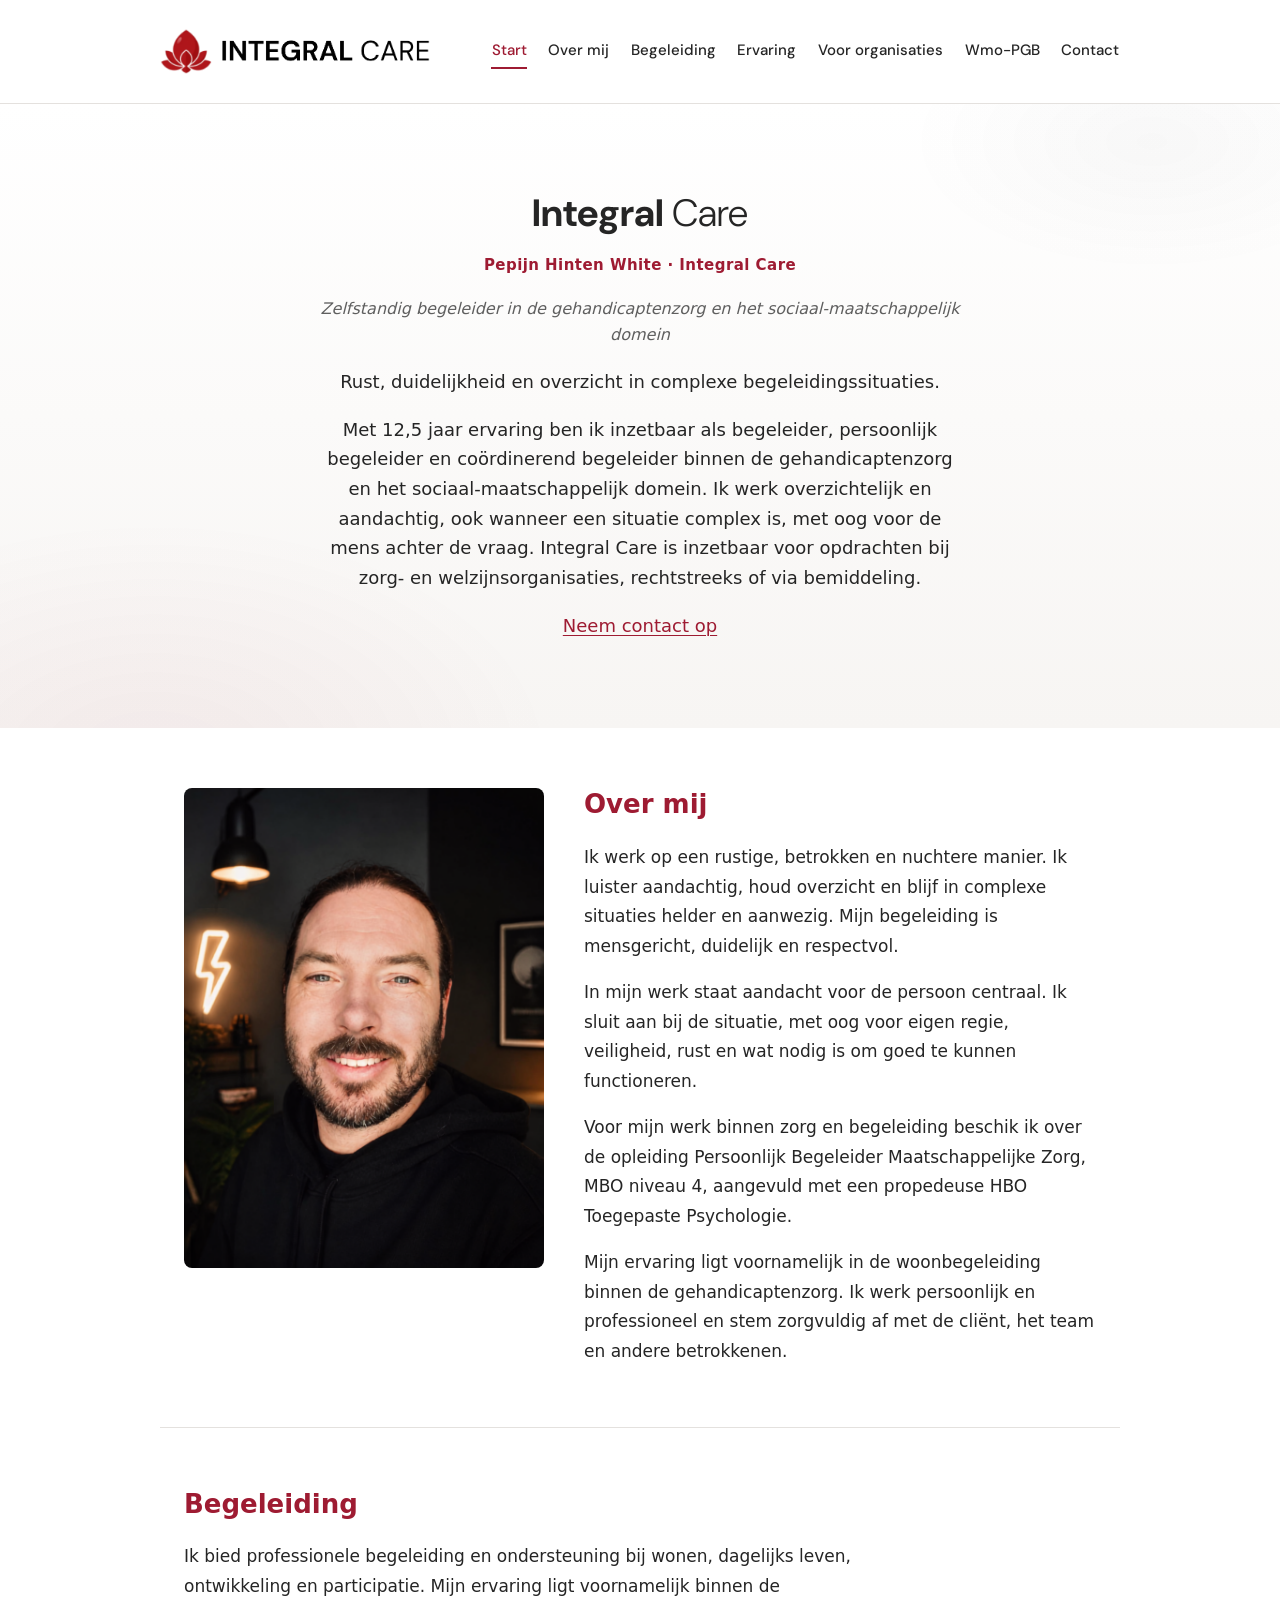
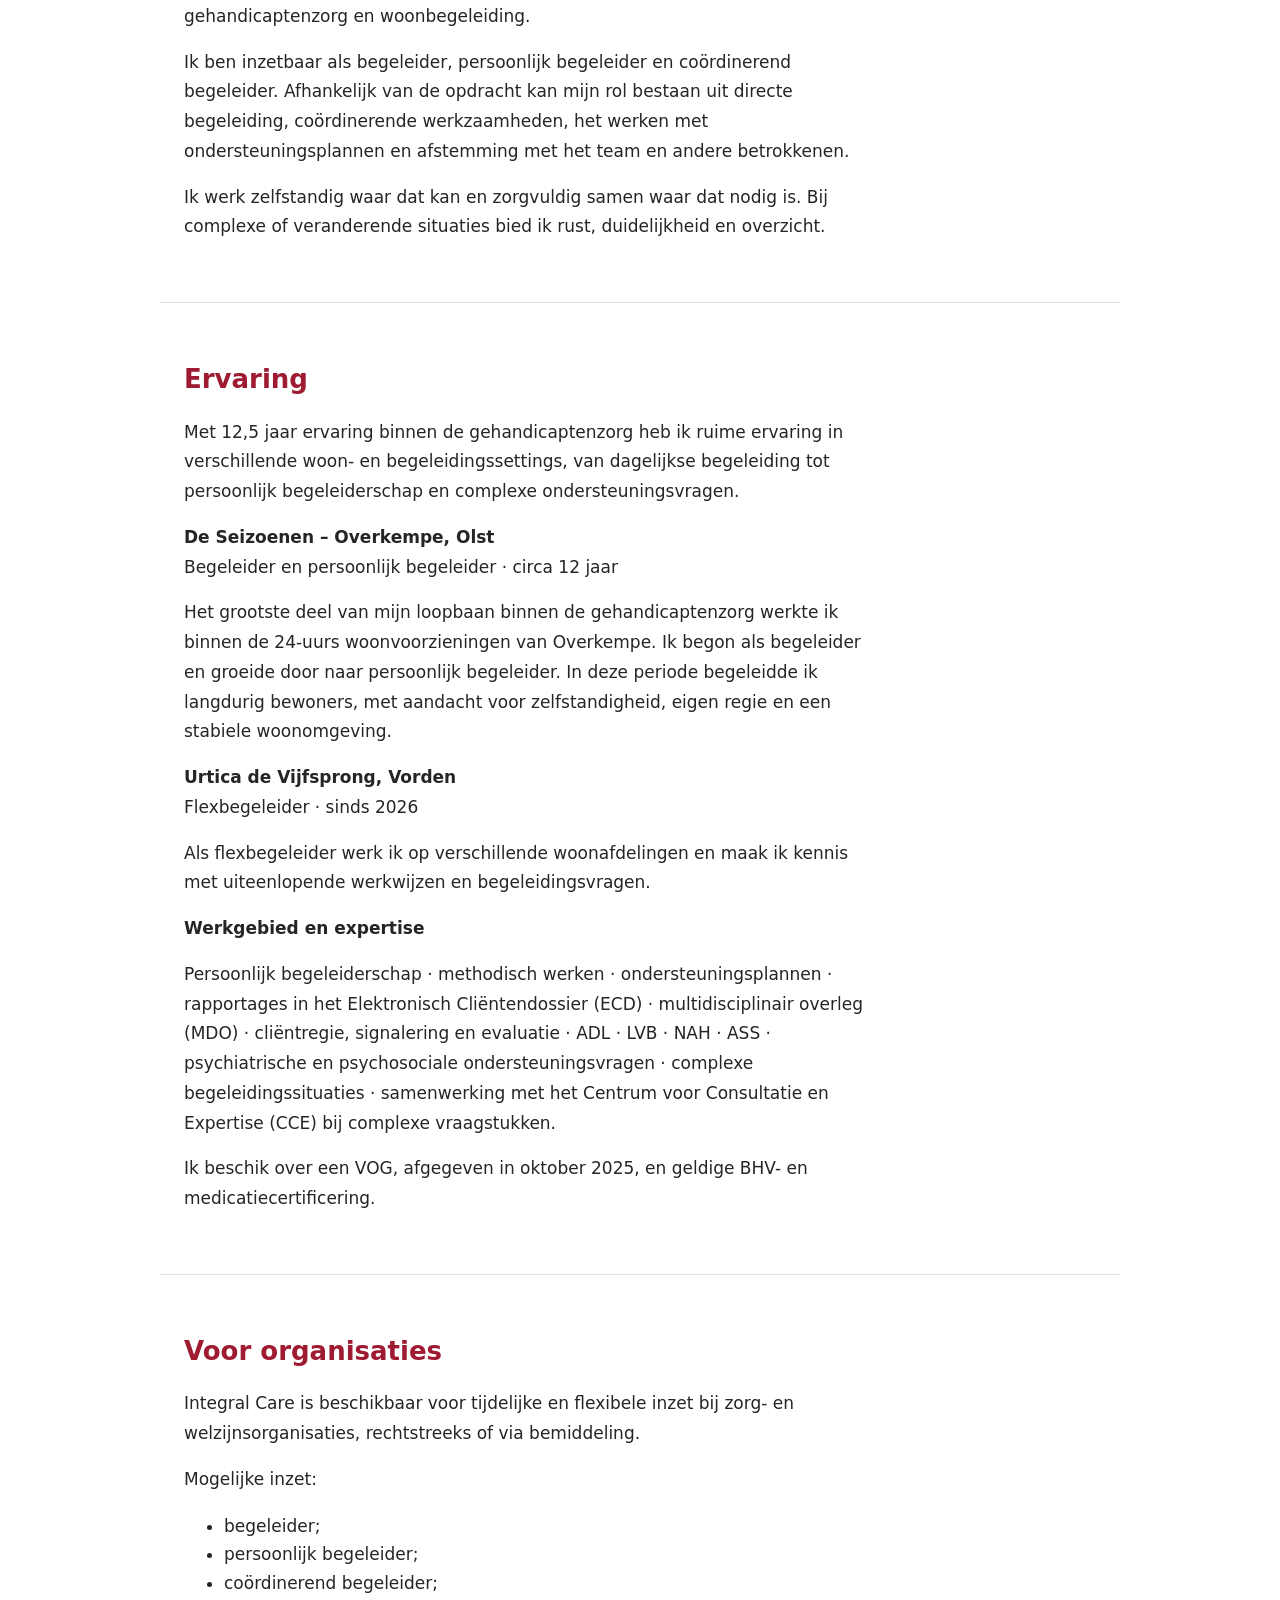
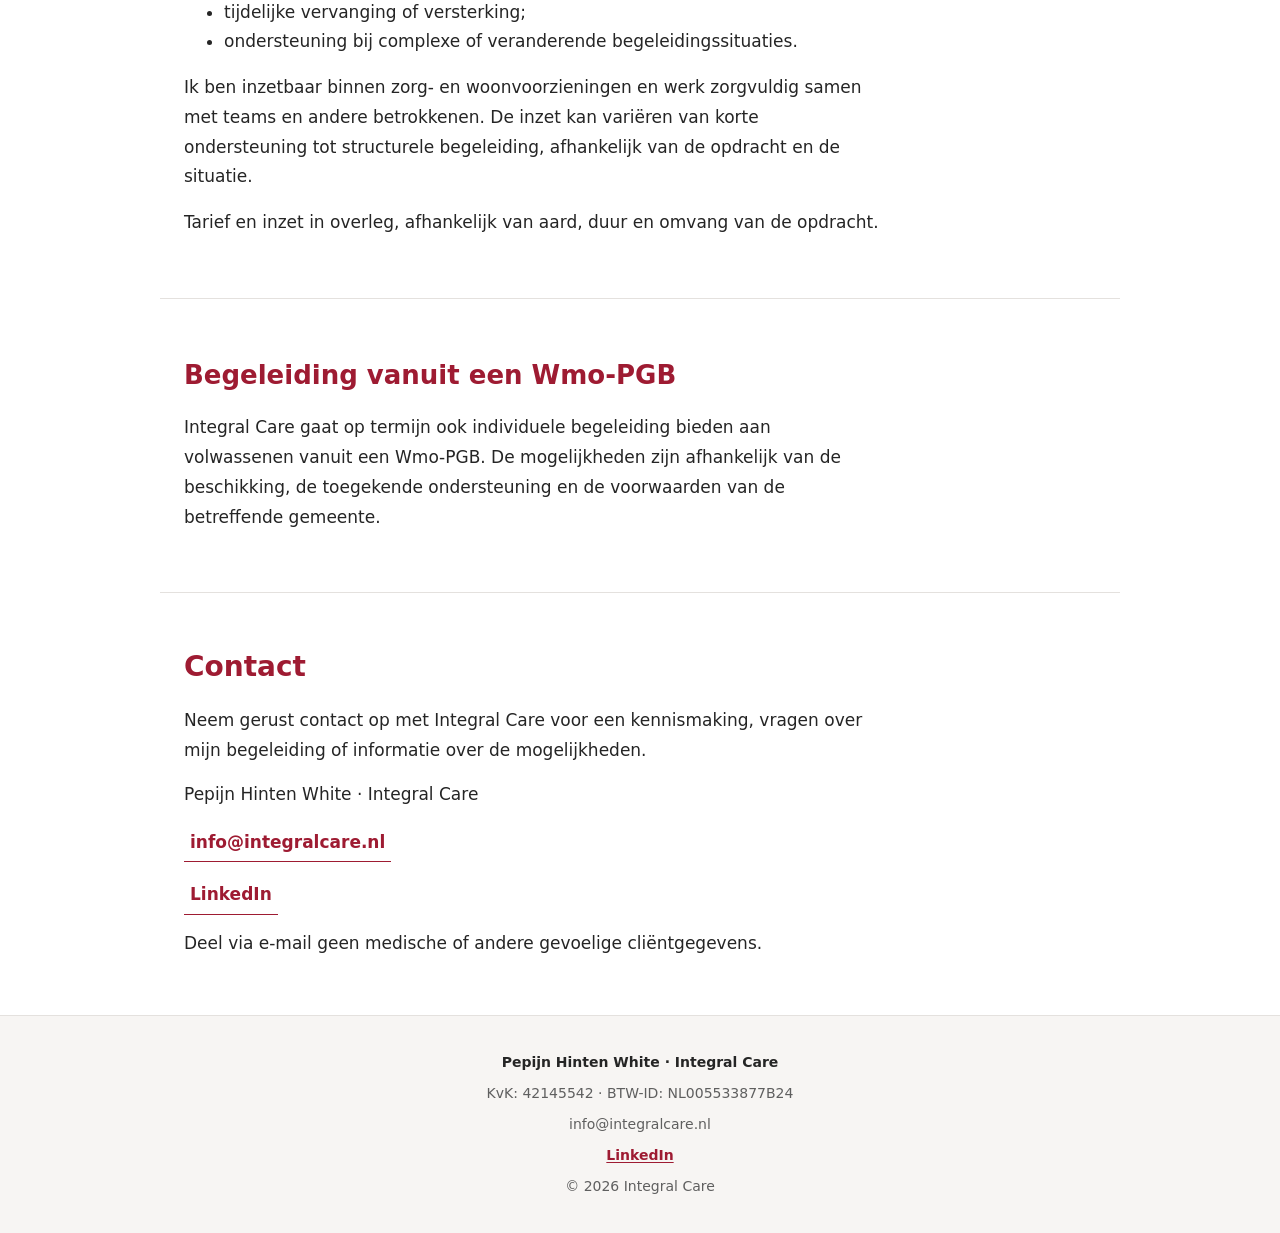
==== index.html @ 1a626a69 "Add business registration details to footer" ====
<!DOCTYPE html>
<html lang="nl">
<head>
  <meta charset="UTF-8">
  <meta name="viewport" content="width=device-width, initial-scale=1.0">
  <meta name="description" content="Integral Care biedt professionele begeleiding en ondersteuning binnen de gehandicaptenzorg en het sociaal-maatschappelijk domein. Beschikbaar voor zorg- en welzijnsorganisaties, rechtstreeks of via bemiddeling.">
  <title>Integral Care | Zelfstandig begeleider in de gehandicaptenzorg</title>
  <link rel="stylesheet" href="style.css">
  <link rel="icon" type="image/png" href="Assets/integral-care-logo-symbol-cropped.png">
</head>
<body>
  <a class="skip-link" href="#main-content">Ga naar de inhoud</a>
  <header>
    <div class="brand">
      <img class="brand-logo" src="Assets/integral-care-logo1-cropped.png" alt="">
      <h1 class="visually-hidden">Integral Care</h1>
    </div>
    <nav>
      <ul>
        <li><a href="#hero">Start</a></li>
        <li><a href="#over-mij">Over mij</a></li>
        <li><a href="#begeleiding">Begeleiding</a></li>
        <li><a href="#ervaring">Ervaring</a></li>
        <li><a href="#organisaties">Voor organisaties</a></li>
        <li><a href="#pgb">Wmo-PGB</a></li>
        <li><a href="#contact">Contact</a></li>
      </ul>
    </nav>
  </header>

  <main id="main-content">
    <section id="hero" class="hero">
      <h2><span class="hero-title-strong">Integral</span> <span class="hero-title-regular">Care</span></h2>
      <p class="hero-byline">Pepijn Hinten White · Integral Care</p>
      <p class="hero-role">Zelfstandig begeleider in de gehandicaptenzorg en het sociaal-maatschappelijk domein</p>
      <p>Rust, duidelijkheid en overzicht in complexe begeleidingssituaties.</p>
      <p>Met 12,5 jaar ervaring ben ik inzetbaar als begeleider, persoonlijk begeleider en coördinerend begeleider binnen de gehandicaptenzorg en het sociaal-maatschappelijk domein. Ik werk overzichtelijk en aandachtig, ook wanneer een situatie complex is, met oog voor de mens achter de vraag. Integral Care is inzetbaar voor opdrachten bij zorg- en welzijnsorganisaties, rechtstreeks of via bemiddeling.</p>
      <p><a href="#contact">Neem contact op</a></p>
    </section>

    <section id="over-mij">
      <div class="about-layout">
        <img class="about-photo" src="Assets/profile-picture-Pepijn1.png" alt="Pepijn Hinten White van Integral Care">
        <div class="about-copy">
          <h2>Over mij</h2>
          <p>Ik werk op een rustige, betrokken en nuchtere manier. Ik luister aandachtig, houd overzicht en blijf in complexe situaties helder en aanwezig. Mijn begeleiding is mensgericht, duidelijk en respectvol.</p>
          <p>In mijn werk staat aandacht voor de persoon centraal. Ik sluit aan bij de situatie, met oog voor eigen regie, veiligheid, rust en wat nodig is om goed te kunnen functioneren.</p>
          <p>Voor mijn werk binnen zorg en begeleiding beschik ik over de opleiding Persoonlijk Begeleider Maatschappelijke Zorg, MBO niveau 4, aangevuld met een propedeuse HBO Toegepaste Psychologie.</p>
          <p>Mijn ervaring ligt voornamelijk in de woonbegeleiding binnen de gehandicaptenzorg. Ik werk persoonlijk en professioneel en stem zorgvuldig af met de cliënt, het team en andere betrokkenen.</p>
        </div>
      </div>
    </section>

    <section id="begeleiding">
      <h2>Begeleiding</h2>
      <p>Ik bied professionele begeleiding en ondersteuning bij wonen, dagelijks leven, ontwikkeling en participatie. Mijn ervaring ligt voornamelijk binnen de gehandicaptenzorg en woonbegeleiding.</p>
      <p>Ik ben inzetbaar als begeleider, persoonlijk begeleider en coördinerend begeleider. Afhankelijk van de opdracht kan mijn rol bestaan uit directe begeleiding, coördinerende werkzaamheden, het werken met ondersteuningsplannen en afstemming met het team en andere betrokkenen.</p>
      <p>Ik werk zelfstandig waar dat kan en zorgvuldig samen waar dat nodig is. Bij complexe of veranderende situaties bied ik rust, duidelijkheid en overzicht.</p>
    </section>

    <section id="ervaring">
      <h2>Ervaring</h2>
      <p>Met 12,5 jaar ervaring binnen de gehandicaptenzorg heb ik ruime ervaring in verschillende woon- en begeleidingssettings, van dagelijkse begeleiding tot persoonlijk begeleiderschap en complexe ondersteuningsvragen.</p>
      <p><strong>De Seizoenen – Overkempe, Olst</strong><br>Begeleider en persoonlijk begeleider · circa 12 jaar</p>
      <p>Het grootste deel van mijn loopbaan binnen de gehandicaptenzorg werkte ik binnen de 24-uurs woonvoorzieningen van Overkempe. Ik begon als begeleider en groeide door naar persoonlijk begeleider. In deze periode begeleidde ik langdurig bewoners, met aandacht voor zelfstandigheid, eigen regie en een stabiele woonomgeving.</p>
      <p><strong>Urtica de Vijfsprong, Vorden</strong><br>Flexbegeleider · sinds 2026</p>
      <p>Als flexbegeleider werk ik op verschillende woonafdelingen en maak ik kennis met uiteenlopende werkwijzen en begeleidingsvragen.</p>
      <p><strong>Werkgebied en expertise</strong></p>
      <p>Persoonlijk begeleiderschap · methodisch werken · ondersteuningsplannen · rapportages in het Elektronisch Cliëntendossier (ECD) · multidisciplinair overleg (MDO) · cliëntregie, signalering en evaluatie · ADL · LVB · NAH · ASS · psychiatrische en psychosociale ondersteuningsvragen · complexe begeleidingssituaties · samenwerking met het Centrum voor Consultatie en Expertise (CCE) bij complexe vraagstukken.</p>
      <p>Ik beschik over een VOG, afgegeven in oktober 2025, en geldige BHV- en medicatiecertificering.</p>
    </section>

    <section id="organisaties">
      <h2>Voor organisaties</h2>
      <p>Integral Care is beschikbaar voor tijdelijke en flexibele inzet bij zorg- en welzijnsorganisaties, rechtstreeks of via bemiddeling.</p>
      <p>Mogelijke inzet:</p>
      <ul>
        <li>begeleider;</li>
        <li>persoonlijk begeleider;</li>
        <li>coördinerend begeleider;</li>
        <li>tijdelijke vervanging of versterking;</li>
        <li>ondersteuning bij complexe of veranderende begeleidingssituaties.</li>
      </ul>
      <p>Ik ben inzetbaar binnen zorg- en woonvoorzieningen en werk zorgvuldig samen met teams en andere betrokkenen. De inzet kan variëren van korte ondersteuning tot structurele begeleiding, afhankelijk van de opdracht en de situatie.</p>
      <p>Tarief en inzet in overleg, afhankelijk van aard, duur en omvang van de opdracht.</p>
    </section>

    <section id="pgb">
      <h2>Begeleiding vanuit een Wmo-PGB</h2>
      <p>Integral Care gaat op termijn ook individuele begeleiding bieden aan volwassenen vanuit een Wmo-PGB. De mogelijkheden zijn afhankelijk van de beschikking, de toegekende ondersteuning en de voorwaarden van de betreffende gemeente.</p>
    </section>

    <section id="contact">
      <h2>Contact</h2>
      <p>Neem gerust contact op met Integral Care voor een kennismaking, vragen over mijn begeleiding of informatie over de mogelijkheden.</p>
      <p>Pepijn Hinten White · Integral Care</p>
      <p><a href="mailto:info@integralcare.nl">info@integralcare.nl</a></p>
      <p><a href="https://www.linkedin.com/in/pepijn-hinten-white/" target="_blank" rel="noopener noreferrer">LinkedIn</a></p>
      <p>Deel via e-mail geen medische of andere gevoelige cliëntgegevens.</p>
    </section>
  </main>

  <footer>
    <p>Pepijn Hinten White · Integral Care</p>
    <p>KvK: 42145542 · BTW-ID: NL005533877B24</p>
    <p>info@integralcare.nl</p>
    <p><a href="https://www.linkedin.com/in/pepijn-hinten-white/" target="_blank" rel="noopener noreferrer">LinkedIn</a></p>
    <p>&copy; 2026 Integral Care</p>
  </footer>

  <script src="script.js"></script>
</body>
</html>
---- style.css ----
@import url("https://fonts.googleapis.com/css2?family=DM+Sans:wght@300;500;600;700&display=swap");

/* Integral Care brand color system */
:root {
  --color-burgundy: #9E1B32;
  --color-anthracite: #252525;
  --color-grey: #5F5F5F;
  --color-offwhite: #F7F5F3;
  --color-white: #FFFFFF;
  --color-divider: #E4E1DE;
  --container-width: 960px;
  --measure: 700px;
}

/* Minimal styling to prove style.css is connected */

/* box-sizing so padding/border don't add to element width */
* {
  box-sizing: border-box;
}

html {
  scroll-behavior: smooth;
  overflow-x: clip;
}

body {
  font-family: system-ui, -apple-system, BlinkMacSystemFont, "Segoe UI", sans-serif;
  font-size: 1.0625rem;
  margin: 0;
  padding: 0;
  background-color: var(--color-white);
  color: var(--color-anthracite);
  line-height: 1.7;
  overflow-x: clip;
}

.skip-link {
  position: absolute;
  top: -4rem;
  left: 1rem;
  z-index: 1;
  max-width: calc(100% - 2rem);
  padding: 0.5rem 0.75rem;
  background-color: var(--color-offwhite);
  color: var(--color-burgundy);
  text-decoration: none;
}

.skip-link:focus-visible {
  top: 1rem;
  outline: 2px solid var(--color-burgundy);
  outline-offset: 3px;
  text-decoration: underline;
}

/* Main content stays within a centered, readable width. */
main section {
  width: 100%;
  max-width: var(--container-width);
  margin: 0 auto;
  padding: 3.75rem 1.5rem;
}

main section:not(.hero) h2 {
  color: var(--color-burgundy);
  font-size: 1.625rem;
  line-height: 1.25;
  margin: 0 0 1.375rem;
}

main section p {
  max-width: var(--measure);
  margin: 0;
  line-height: 1.75;
}

main section p + p {
  margin-top: 1rem;
}

.about-layout {
  display: grid;
  grid-template-columns: minmax(0, 360px) minmax(0, 1fr);
  gap: 2.5rem;
  align-items: start;
}

.about-photo {
  width: 100%;
  max-width: 360px;
  aspect-ratio: 3 / 4;
  object-fit: cover;
  border-radius: 0.5rem;
}

.about-copy h2 {
  margin-top: 0;
}

/* Flex row: title and nav side by side, wrapping to stacked on narrow screens */
header {
  background-color: var(--color-white);
  border-bottom: 1px solid var(--color-divider);
  color: var(--color-anthracite);
  display: flex;
  flex-wrap: wrap;
  justify-content: space-between;
  align-items: center;
  gap: 0.75rem;
  padding: 1.75rem max(1.5rem, calc((100% - var(--container-width)) / 2));
}

.brand {
  display: flex;
  align-items: center;
  gap: 0.5rem;
}

.brand-logo {
  width: 270px;
  height: auto;
  flex-shrink: 0;
}

.visually-hidden {
  position: absolute;
  width: 1px;
  height: 1px;
  margin: -1px;
  padding: 0;
  overflow: hidden;
  clip: rect(0, 0, 0, 0);
  white-space: nowrap;
  border: 0;
}

nav ul {
  list-style: none;
  display: flex;
  flex-wrap: wrap;
  justify-content: flex-end;
  align-items: center;
  gap: 0.5rem 1.25rem;
  padding: 0;
  margin: 0;
}

nav a {
  color: var(--color-anthracite);
  display: block;
  font-family: "DM Sans", sans-serif;
  font-weight: 500;
  font-size: 0.9375rem;
  line-height: 1.4;
  padding: 0.4rem 0.05rem;
  border-bottom: 2px solid transparent;
  text-decoration: none;
}

nav a.active {
  color: var(--color-burgundy);
  border-bottom-color: var(--color-burgundy);
}

nav a:hover {
  color: var(--color-burgundy);
  border-bottom-color: var(--color-burgundy);
}

nav a:focus-visible {
  outline: 2px solid var(--color-burgundy);
  outline-offset: 3px;
  color: var(--color-burgundy);
  border-bottom-color: var(--color-burgundy);
}

/* Headings scale down from h1 to h2 to keep hierarchy clear */
h1 {
  font-size: 1.625rem;
  font-weight: 600;
  line-height: 1.2;
  margin: 0;
}

.brand h1 {
  font-family: "DM Sans", sans-serif;
  color: var(--color-anthracite);
}

h2 {
  font-size: 1.5rem;
  font-weight: 600;
  line-height: 1.3;
  margin-top: 0;
}

/* Center and distinguish the introductory section. Whitespace and typography carry it, not a boxed background. */
.hero {
  position: relative;
  isolation: isolate;
  display: flex;
  flex-direction: column;
  align-items: center;
  justify-content: center;
  gap: 1.125rem;
  padding-top: 5.5rem;
  padding-bottom: 5.5rem;
  background-color: var(--color-white);
  text-align: center;
}

/* Full-bleed decorative layer: spans the viewport width behind the still-centered content, so the artwork never reads as a boxed panel. */
.hero::before,
.hero::after {
  content: "";
  position: absolute;
  top: 0;
  left: 50%;
  width: 100vw;
  height: 100%;
  transform: translateX(-50%);
  z-index: -1;
  pointer-events: none;
}

/* Subtle organic wash: warm off-white base, a soft burgundy-tinted bloom from the lower-left, a faint neutral shadow near the upper-right. */
.hero::before {
  background:
    radial-gradient(ellipse 45% 55% at 12% 105%, rgba(158, 27, 50, 0.05), rgba(158, 27, 50, 0.02) 45%, transparent 70%),
    radial-gradient(ellipse 32% 35% at 90% 6%, rgba(37, 37, 37, 0.03), transparent 60%),
    linear-gradient(180deg, #FFFFFF 0%, var(--color-offwhite) 100%);
}

/* Soft flowing lines, deliberately uneven in curvature and position so they read as organic rather than parallel, kept low in the bottom quarter. */
.hero::after {
  background:
    radial-gradient(ellipse 90% 40% at 20% 128%, transparent 67%, rgba(158, 27, 50, 0.10) 67.6%, rgba(158, 27, 50, 0.10) 68.1%, transparent 68.9%),
    radial-gradient(ellipse 115% 62% at 66% 148%, transparent 70%, rgba(95, 95, 95, 0.07) 70.6%, rgba(95, 95, 95, 0.07) 71.1%, transparent 72%),
    radial-gradient(ellipse 75% 48% at 46% 137%, transparent 72%, rgba(95, 95, 95, 0.045) 72.6%, rgba(95, 95, 95, 0.045) 73%, transparent 73.8%);
}

.hero h2 {
  color: var(--color-anthracite);
  font-family: "DM Sans", sans-serif;
  font-size: 2.375rem;
  line-height: 1.15;
  margin: 0;
}

.hero-title-strong {
  font-weight: 700;
}

.hero-title-regular {
  font-weight: 300;
}

.hero p {
  max-width: 640px;
  margin: 0;
  font-size: 1.125rem;
  line-height: 1.65;
}

.hero p.hero-byline {
  margin: 0;
  font-size: 0.9375rem;
  font-weight: 600;
  letter-spacing: 0.03em;
  color: var(--color-burgundy);
}

.hero-byline + p {
  margin-top: 0.5rem;
}

.hero p.hero-role {
  font-size: 1rem;
  font-style: italic;
  color: var(--color-grey);
}

.hero-byline + .hero-role {
  margin-top: 0;
}

/* Every section after the hero gets a divider to separate content */
main section + section {
  border-top: 1px solid var(--color-divider);
}

main section.hero + section {
  border-top: 0;
}

#contact {
  padding-top: 3.5rem;
  padding-bottom: 3.5rem;
}

#contact h2 {
  font-size: 1.75rem;
}

#contact p + p {
  margin-top: 0.875rem;
}

#contact a {
  display: inline-block;
  padding: 0.25rem 0.375rem;
  font-weight: 600;
  text-decoration: none;
  border-bottom: 1px solid var(--color-burgundy);
}

#contact a:hover {
  text-decoration: underline;
}

a {
  color: var(--color-burgundy);
  text-decoration-thickness: 1px;
  text-underline-offset: 0.15em;
}

a:hover {
  text-decoration-thickness: 2px;
}

a:focus-visible {
  outline: 2px solid var(--color-burgundy);
  outline-offset: 3px;
}

footer {
  text-align: center;
  background-color: var(--color-offwhite);
  border-top: 1px solid var(--color-divider);
  color: var(--color-anthracite);
  font-size: 0.875rem;
  padding: 2.25rem max(1.5rem, calc((100% - var(--container-width)) / 2));
}

footer p {
  line-height: 1.5;
  margin: 0;
  color: var(--color-grey);
}

footer p:first-child {
  color: var(--color-anthracite);
  font-weight: 600;
}

footer p + p {
  margin-top: 0.625rem;
}

footer a {
  color: var(--color-burgundy);
  font-weight: 600;
  text-decoration: underline;
}

footer a:focus-visible {
  outline: 2px solid var(--color-burgundy);
  outline-offset: 3px;
}

/* Basic mobile responsiveness for narrow screens */
@media (max-width: 600px) {
  nav {
    width: 100%;
  }

  nav ul {
    flex-direction: column;
    align-items: stretch;
    gap: 0.5rem;
  }

  nav a {
    padding: 0.625rem 0.75rem;
  }

  .hero {
    padding-top: 3.5rem;
    padding-bottom: 3.5rem;
  }

  /* Simplify the decorative wash on narrow screens: drop the flowing lines and the upper-right shadow, keep only the soft blush bloom. */
  .hero::after {
    display: none;
  }

  .hero::before {
    background:
      radial-gradient(ellipse 65% 45% at 15% 108%, rgba(158, 27, 50, 0.045), rgba(158, 27, 50, 0.02) 45%, transparent 68%),
      linear-gradient(180deg, #FFFFFF 0%, var(--color-offwhite) 100%);
  }

  .hero h2 {
    font-size: 1.875rem;
  }

  .about-layout {
    grid-template-columns: 1fr;
    gap: 1.5rem;
  }

  .about-photo {
    width: min(100%, 240px);
    justify-self: center;
  }

  h1 {
    font-size: 1.5rem;
  }

  .brand-logo {
    width: 200px;
    height: auto;
  }

  h2 {
    font-size: 1.25rem;
  }
}

@media (min-width: 601px) and (max-width: 767px) {
  header {
    flex-direction: column;
    align-items: stretch;
  }

  nav {
    width: 100%;
  }
}

@media (prefers-reduced-motion: reduce) {
  html {
    scroll-behavior: auto;
  }
}
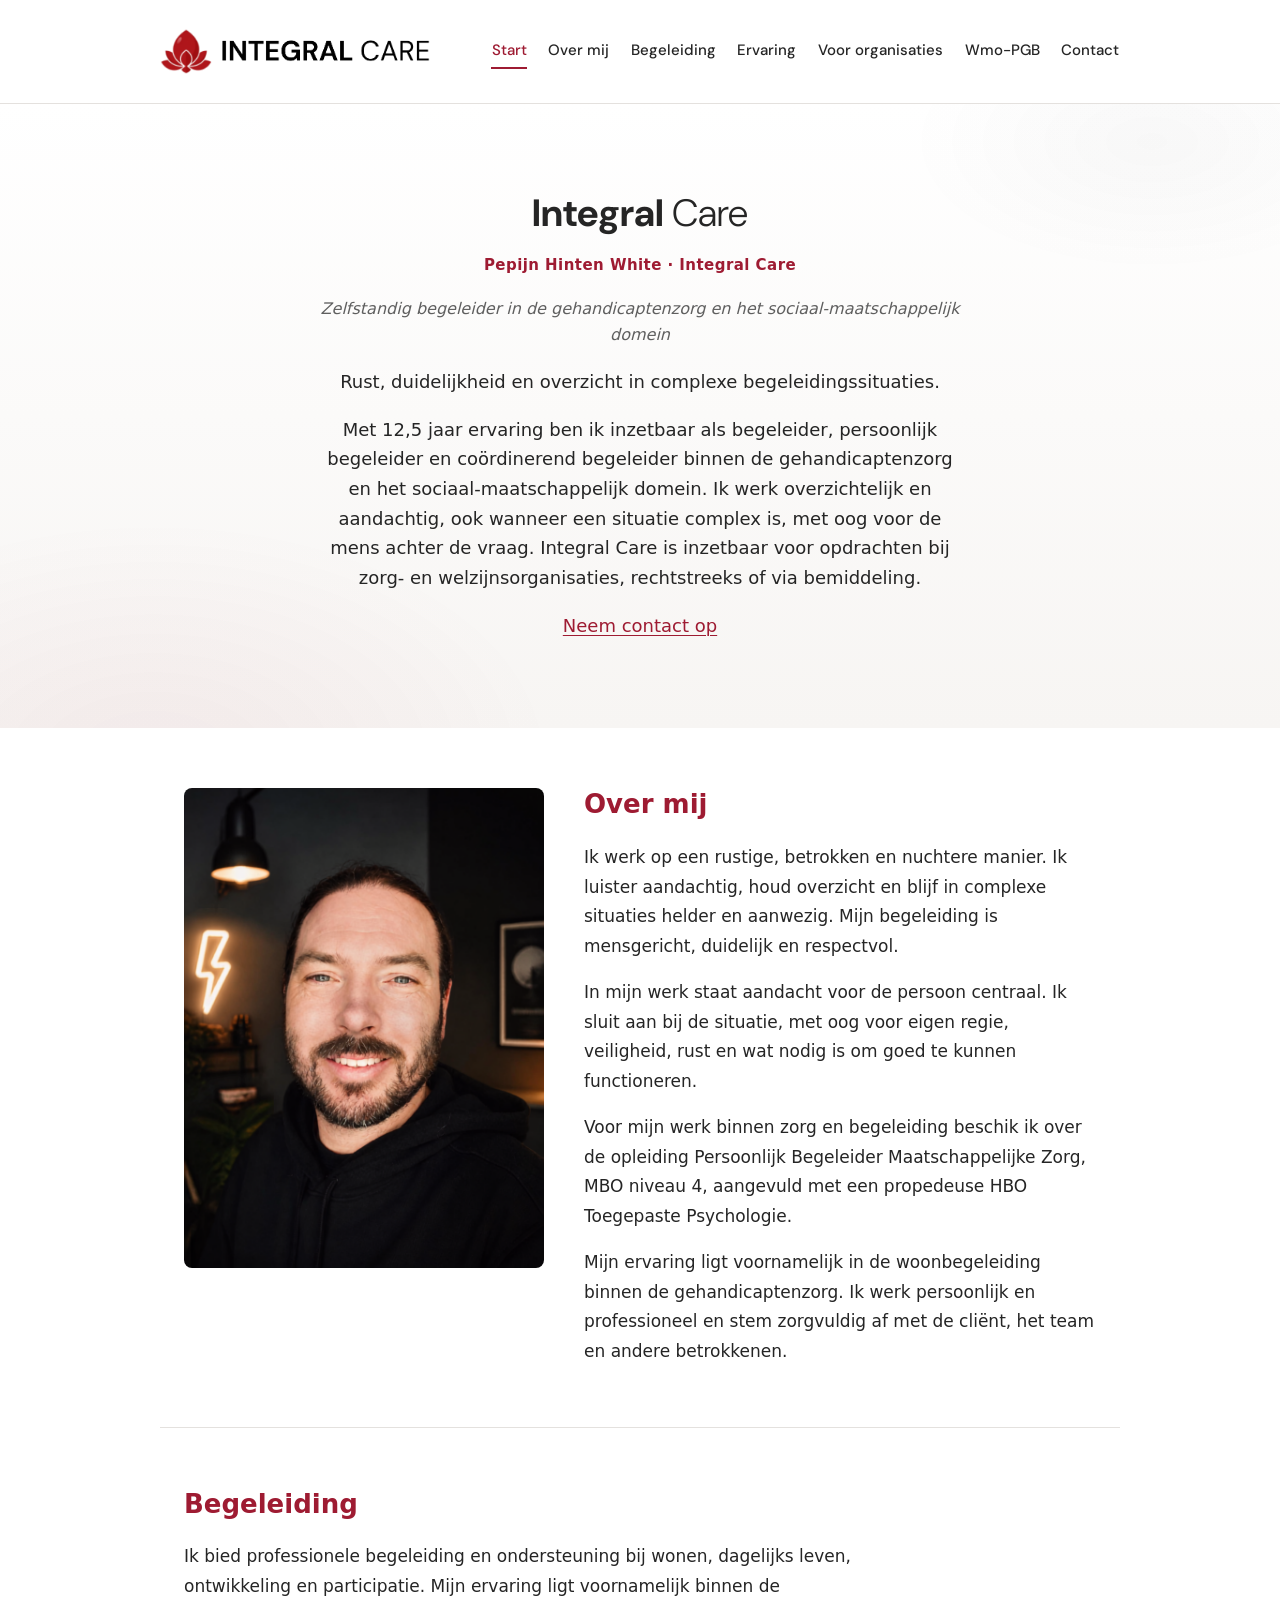
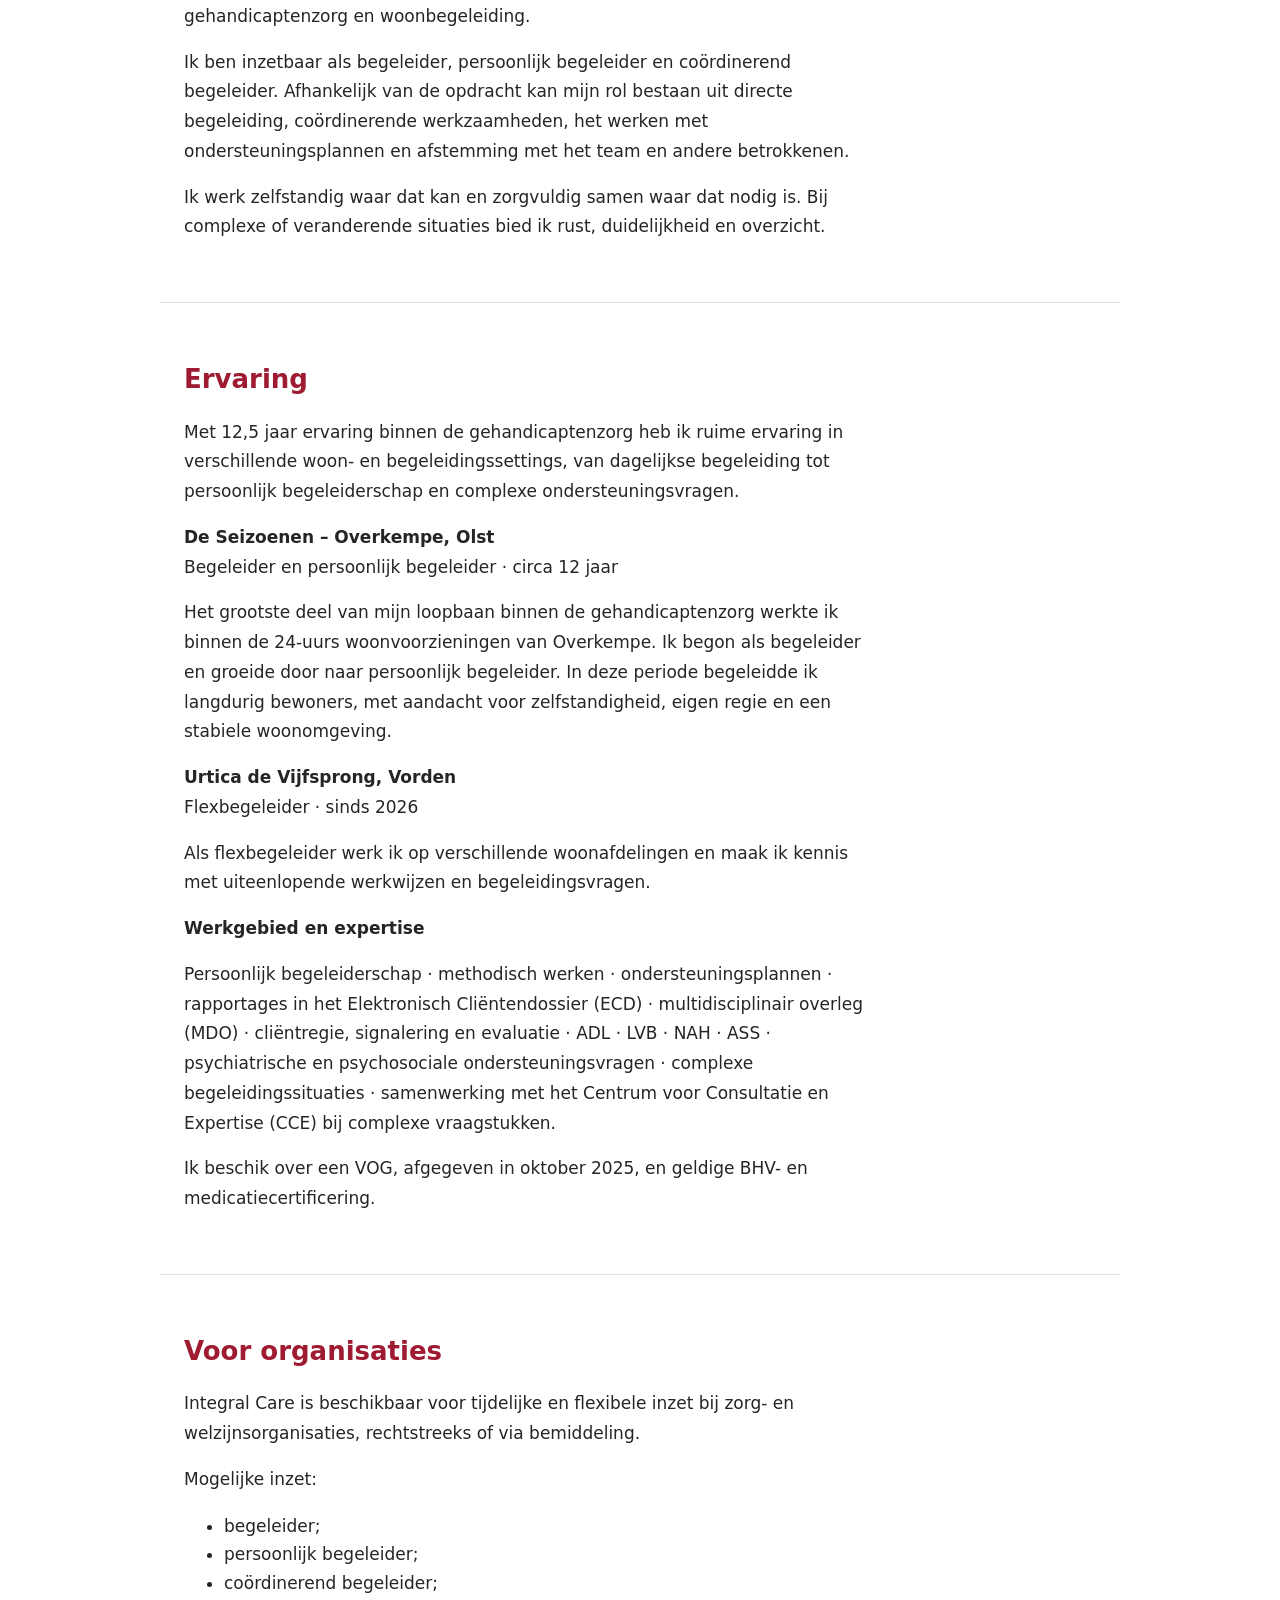
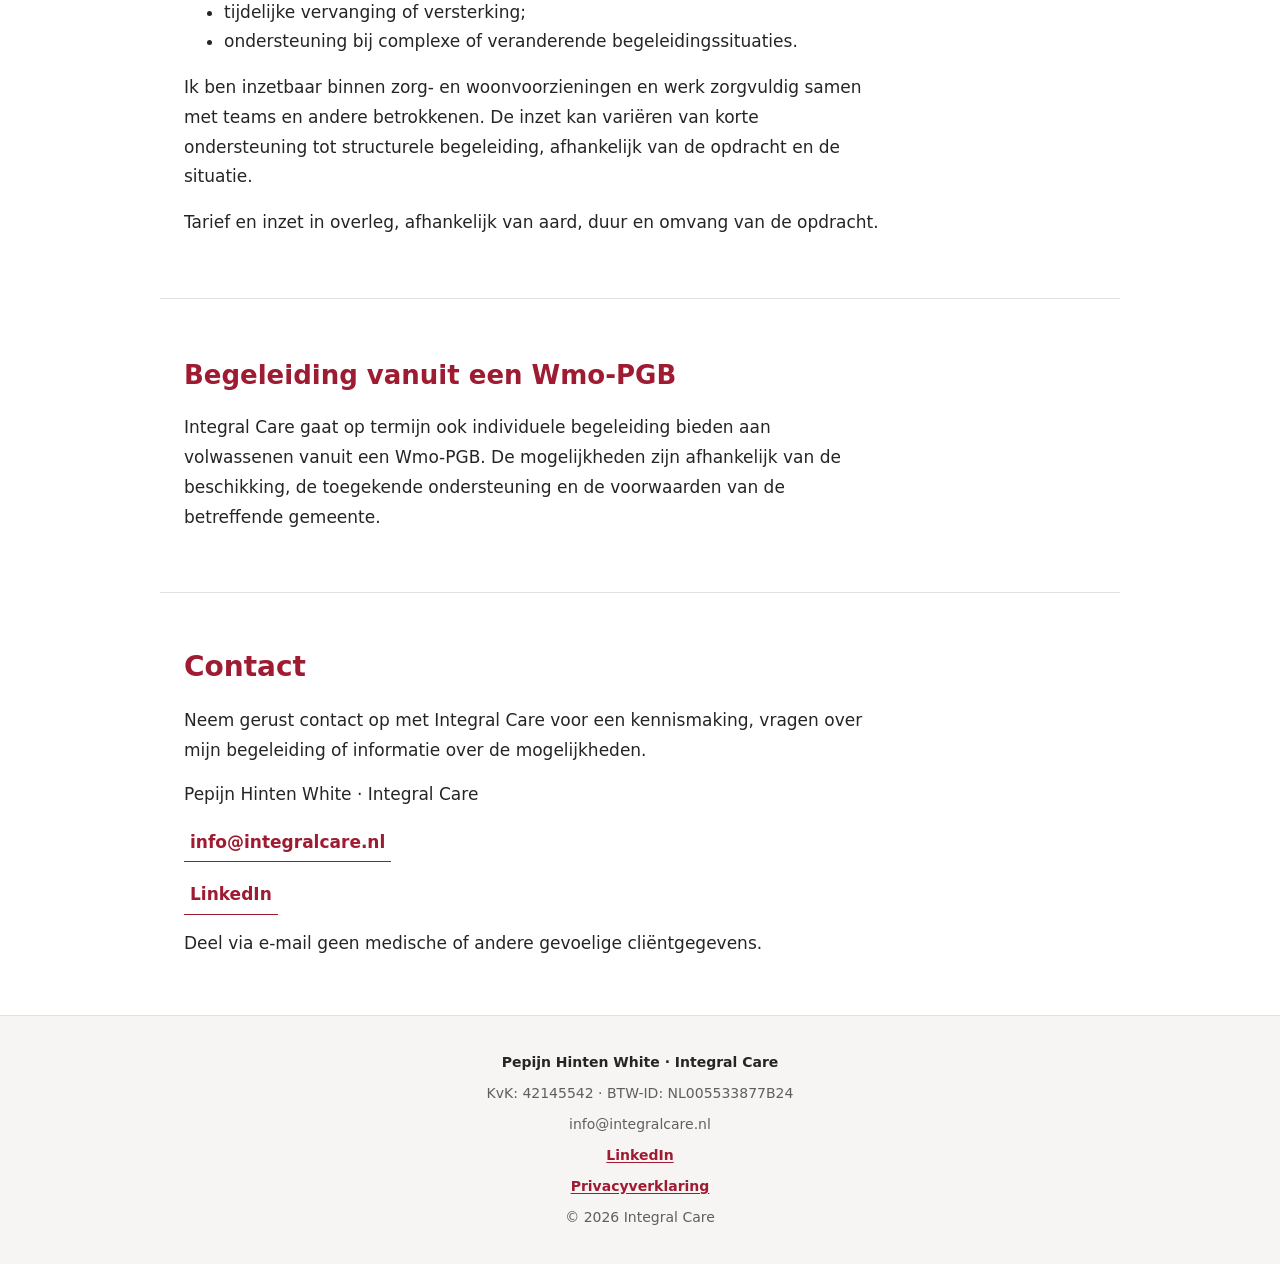
==== commit acbae004: "Add Integral Care privacy statement" ====
--- a/index.html
+++ b/index.html
@@ -105,6 +105,7 @@
     <p>KvK: 42145542 · BTW-ID: NL005533877B24</p>
     <p>info@integralcare.nl</p>
     <p><a href="https://www.linkedin.com/in/pepijn-hinten-white/" target="_blank" rel="noopener noreferrer">LinkedIn</a></p>
+    <p><a href="privacy.html">Privacyverklaring</a></p>
     <p>&copy; 2026 Integral Care</p>
   </footer>
 
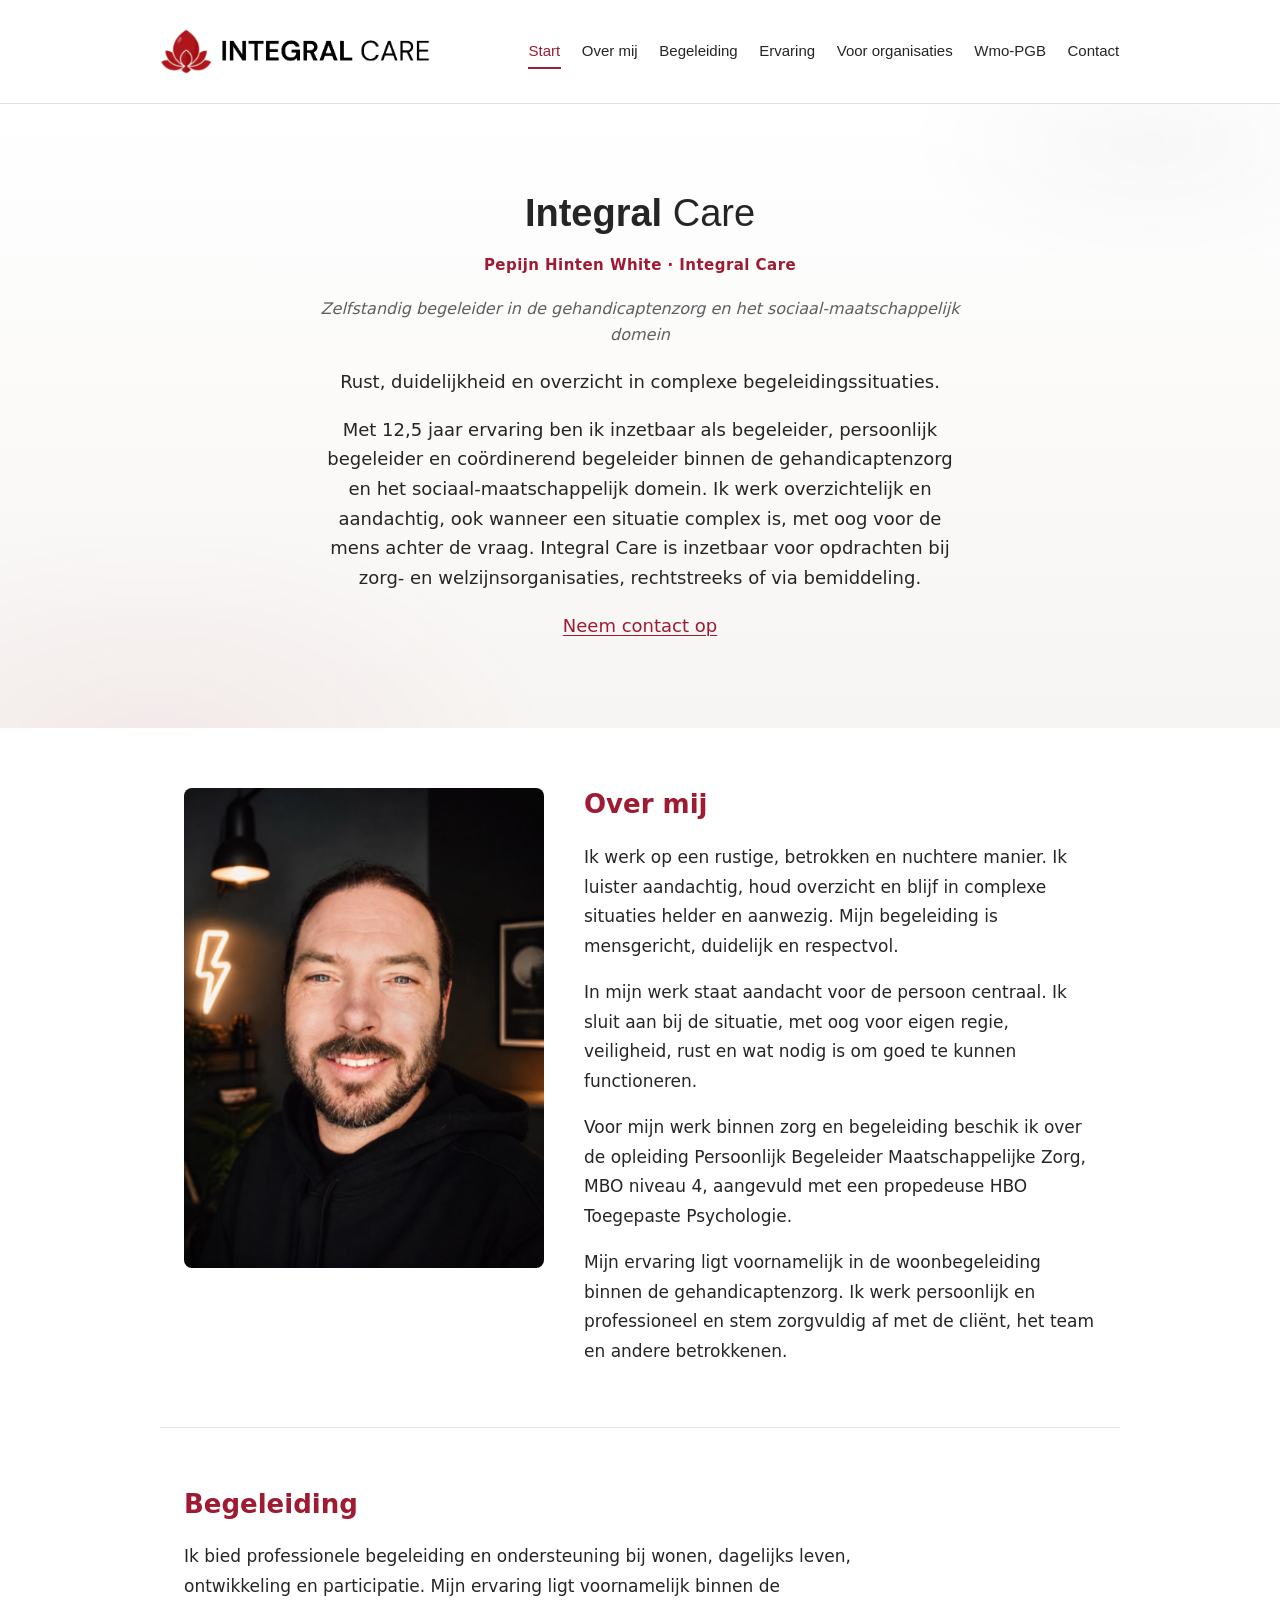
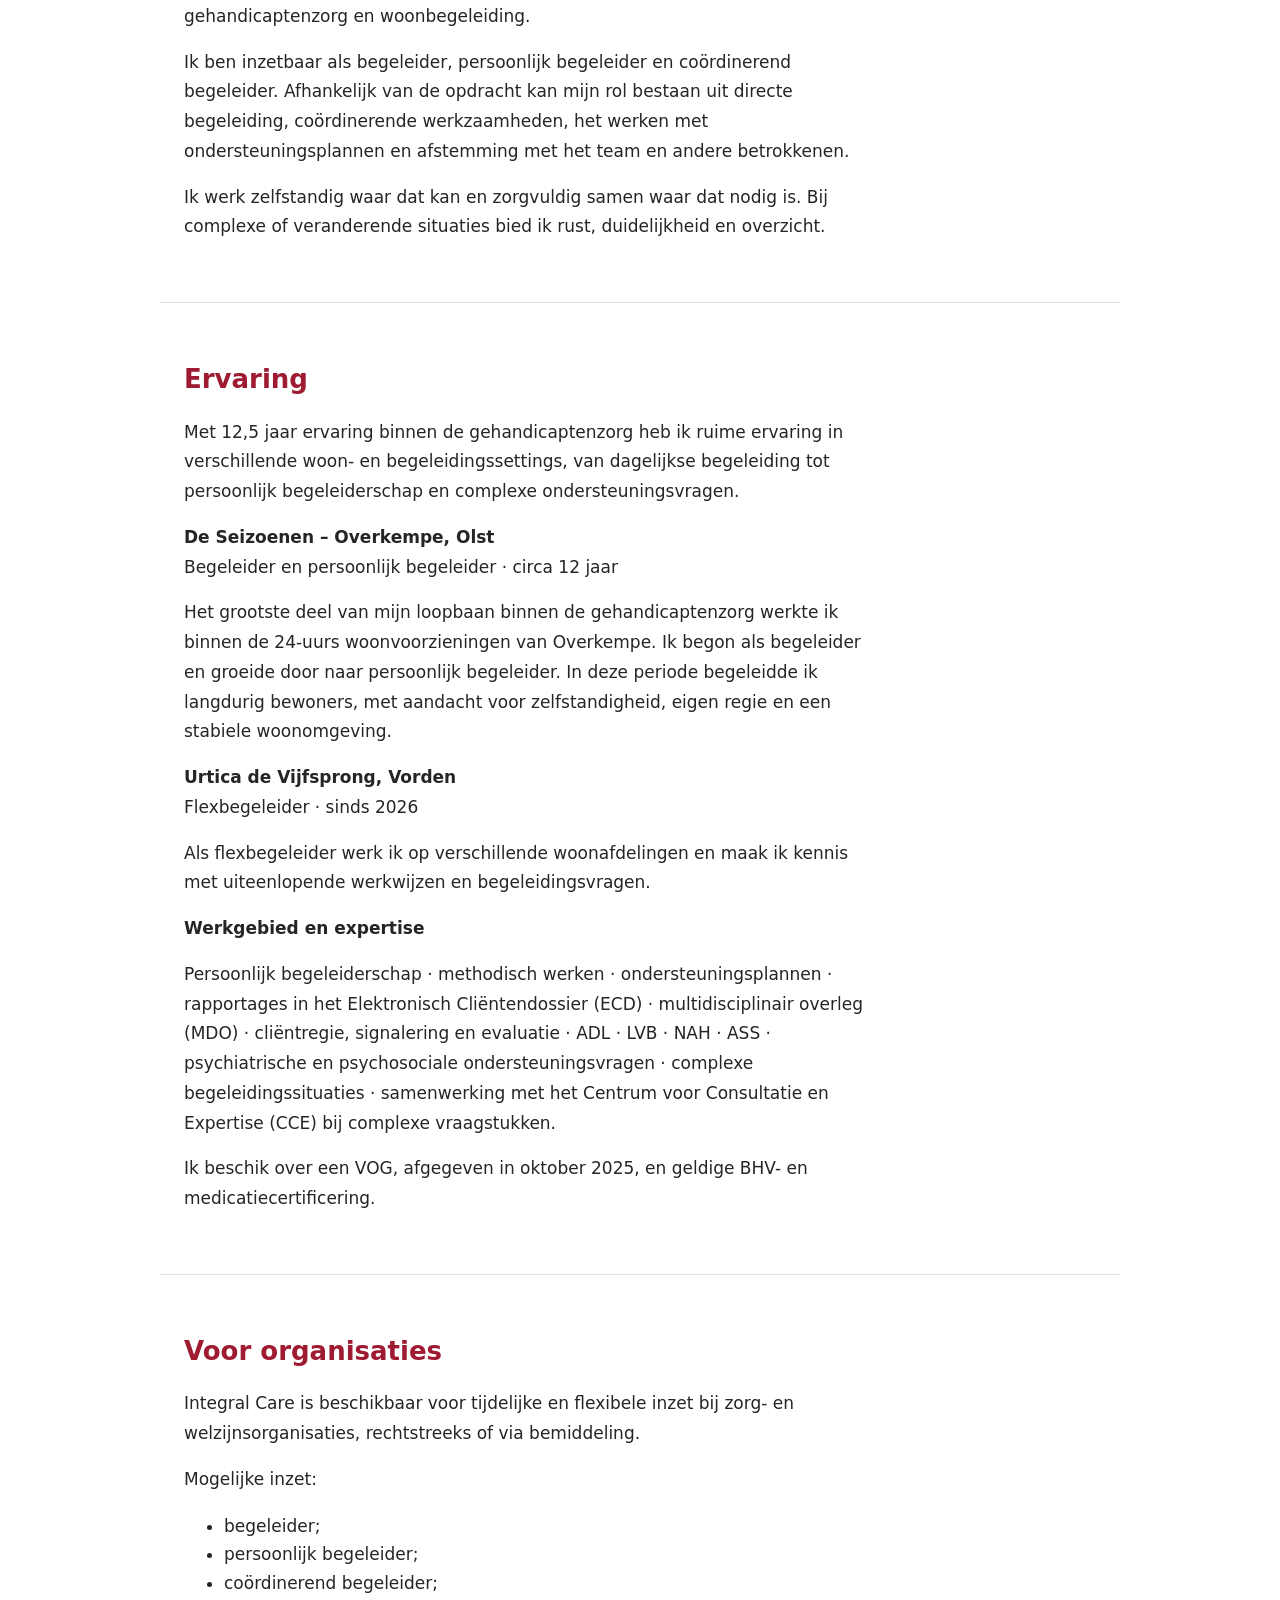
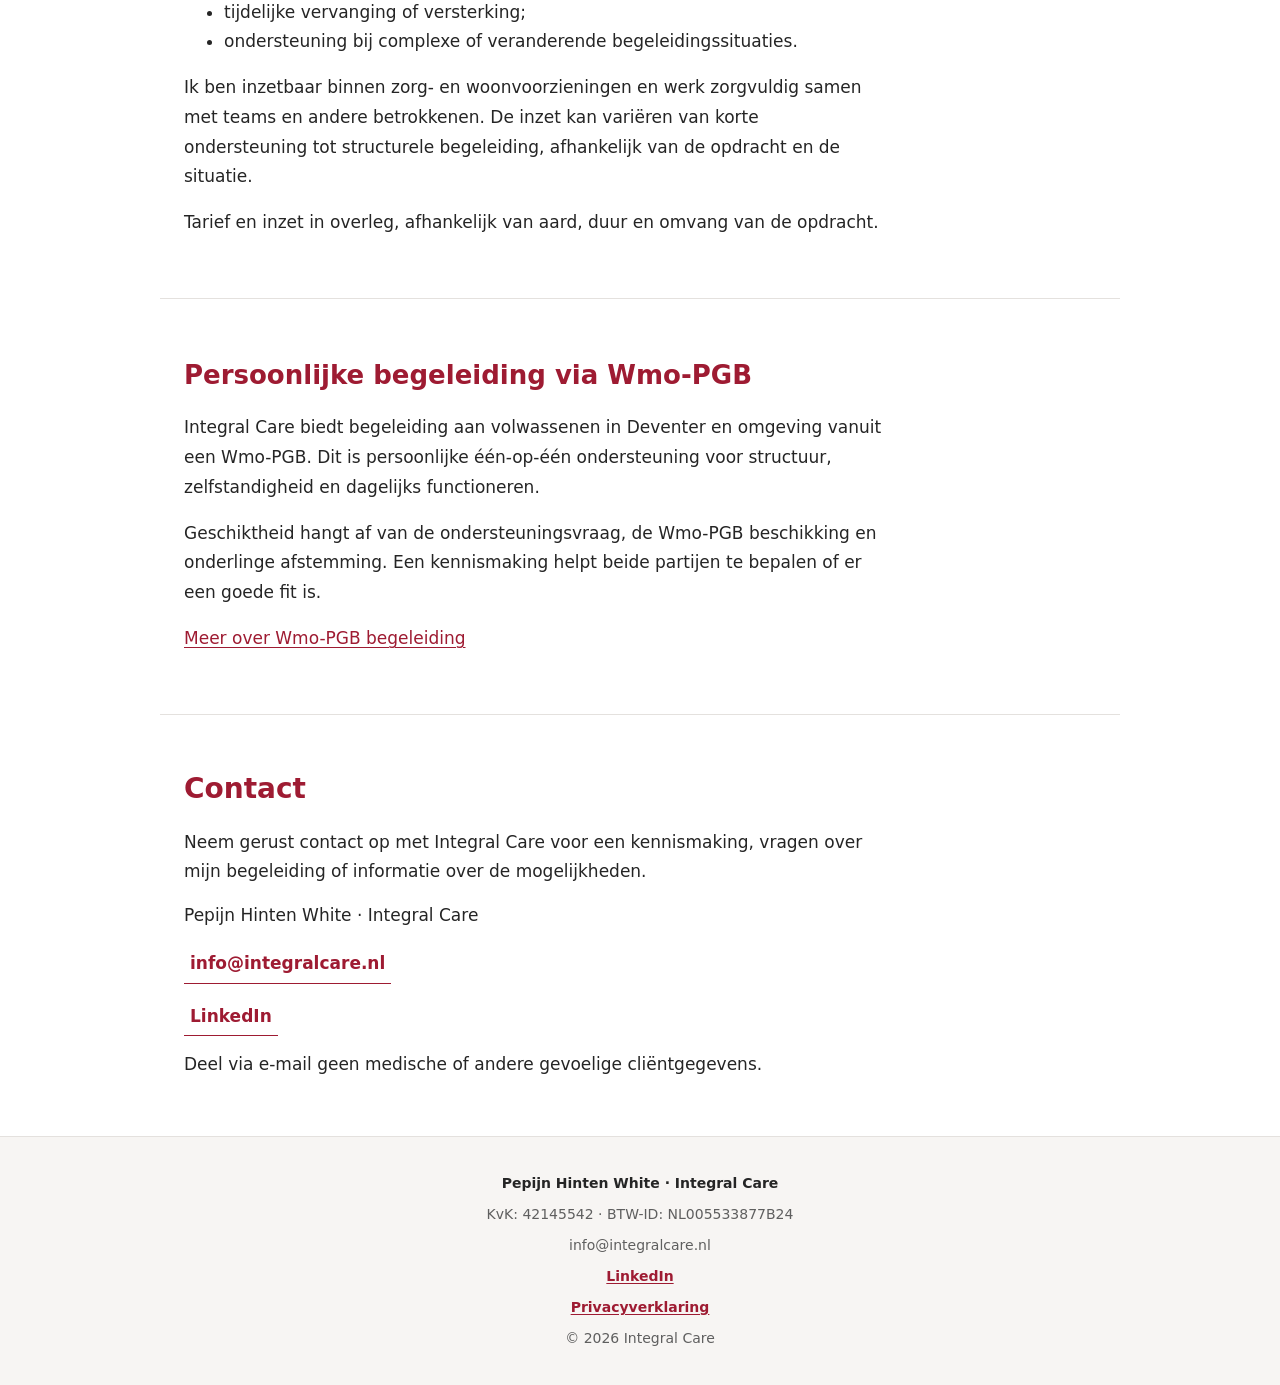
==== commit dff109b7: "Add Wmo-PGB service page" ====
--- a/index.html
+++ b/index.html
@@ -22,7 +22,7 @@
         <li><a href="#begeleiding">Begeleiding</a></li>
         <li><a href="#ervaring">Ervaring</a></li>
         <li><a href="#organisaties">Voor organisaties</a></li>
-        <li><a href="#pgb">Wmo-PGB</a></li>
+        <li><a href="wmo-pgb.html#hero">Wmo-PGB</a></li>
         <li><a href="#contact">Contact</a></li>
       </ul>
     </nav>
@@ -86,8 +86,10 @@
     </section>
 
     <section id="pgb">
-      <h2>Begeleiding vanuit een Wmo-PGB</h2>
-      <p>Integral Care gaat op termijn ook individuele begeleiding bieden aan volwassenen vanuit een Wmo-PGB. De mogelijkheden zijn afhankelijk van de beschikking, de toegekende ondersteuning en de voorwaarden van de betreffende gemeente.</p>
+      <h2>Persoonlijke begeleiding via Wmo-PGB</h2>
+      <p>Integral Care biedt begeleiding aan volwassenen in Deventer en omgeving vanuit een Wmo-PGB. Dit is persoonlijke één-op-één ondersteuning voor structuur, zelfstandigheid en dagelijks functioneren.</p>
+      <p>Geschiktheid hangt af van de ondersteuningsvraag, de Wmo-PGB beschikking en onderlinge afstemming. Een kennismaking helpt beide partijen te bepalen of er een goede fit is.</p>
+      <p><a href="wmo-pgb.html">Meer over Wmo-PGB begeleiding</a></p>
     </section>
 
     <section id="contact">
--- a/style.css
+++ b/style.css
@@ -1,5 +1,3 @@
-@import url("https://fonts.googleapis.com/css2?family=DM+Sans:wght@300;500;600;700&display=swap");
-
 /* Integral Care brand color system */
 :root {
   --color-burgundy: #9E1B32;
@@ -149,7 +147,7 @@
 nav a {
   color: var(--color-anthracite);
   display: block;
-  font-family: "DM Sans", sans-serif;
+  font-family: Arial, "Helvetica Neue", Helvetica, sans-serif;
   font-weight: 500;
   font-size: 0.9375rem;
   line-height: 1.4;
@@ -184,7 +182,7 @@
 }
 
 .brand h1 {
-  font-family: "DM Sans", sans-serif;
+  font-family: Arial, "Helvetica Neue", Helvetica, sans-serif;
   color: var(--color-anthracite);
 }
 
@@ -242,7 +240,7 @@
 
 .hero h2 {
   color: var(--color-anthracite);
-  font-family: "DM Sans", sans-serif;
+  font-family: Arial, "Helvetica Neue", Helvetica, sans-serif;
   font-size: 2.375rem;
   line-height: 1.15;
   margin: 0;
@@ -369,6 +367,26 @@
   outline-offset: 3px;
 }
 
+/* Definition list for structured practical information */
+.info-list {
+  display: grid;
+  grid-template-columns: minmax(140px, 200px) 1fr;
+  gap: 1rem 2rem;
+  max-width: var(--measure);
+  margin: 0;
+  padding: 0;
+}
+
+.info-list dt {
+  font-weight: 600;
+  color: var(--color-anthracite);
+}
+
+.info-list dd {
+  margin: 0;
+  color: var(--color-anthracite);
+}
+
 /* Basic mobile responsiveness for narrow screens */
 @media (max-width: 600px) {
   nav {
@@ -427,6 +445,20 @@
   h2 {
     font-size: 1.25rem;
   }
+
+  .info-list {
+    grid-template-columns: 1fr;
+    gap: 1rem 0;
+  }
+
+  .info-list dt {
+    font-weight: 600;
+    margin-top: 0.5rem;
+  }
+
+  .info-list dt:first-child {
+    margin-top: 0;
+  }
 }
 
 @media (min-width: 601px) and (max-width: 767px) {
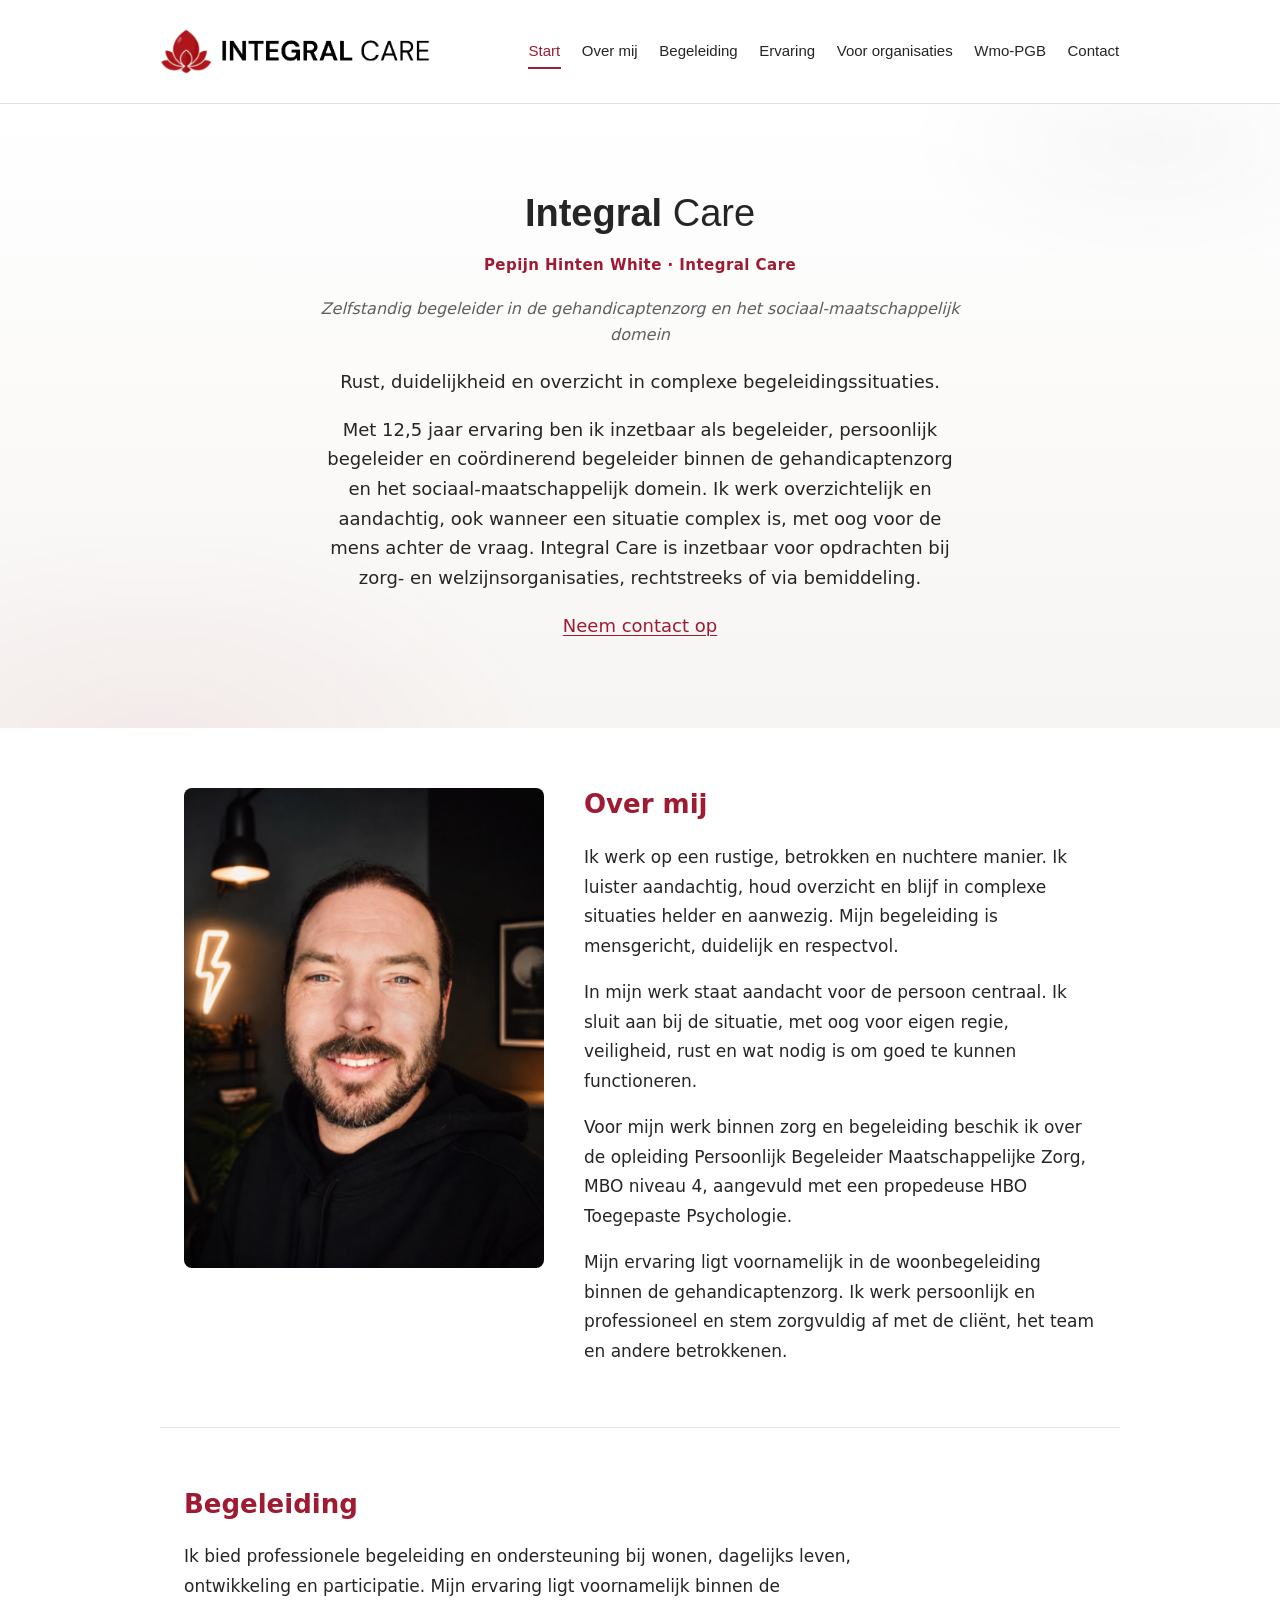
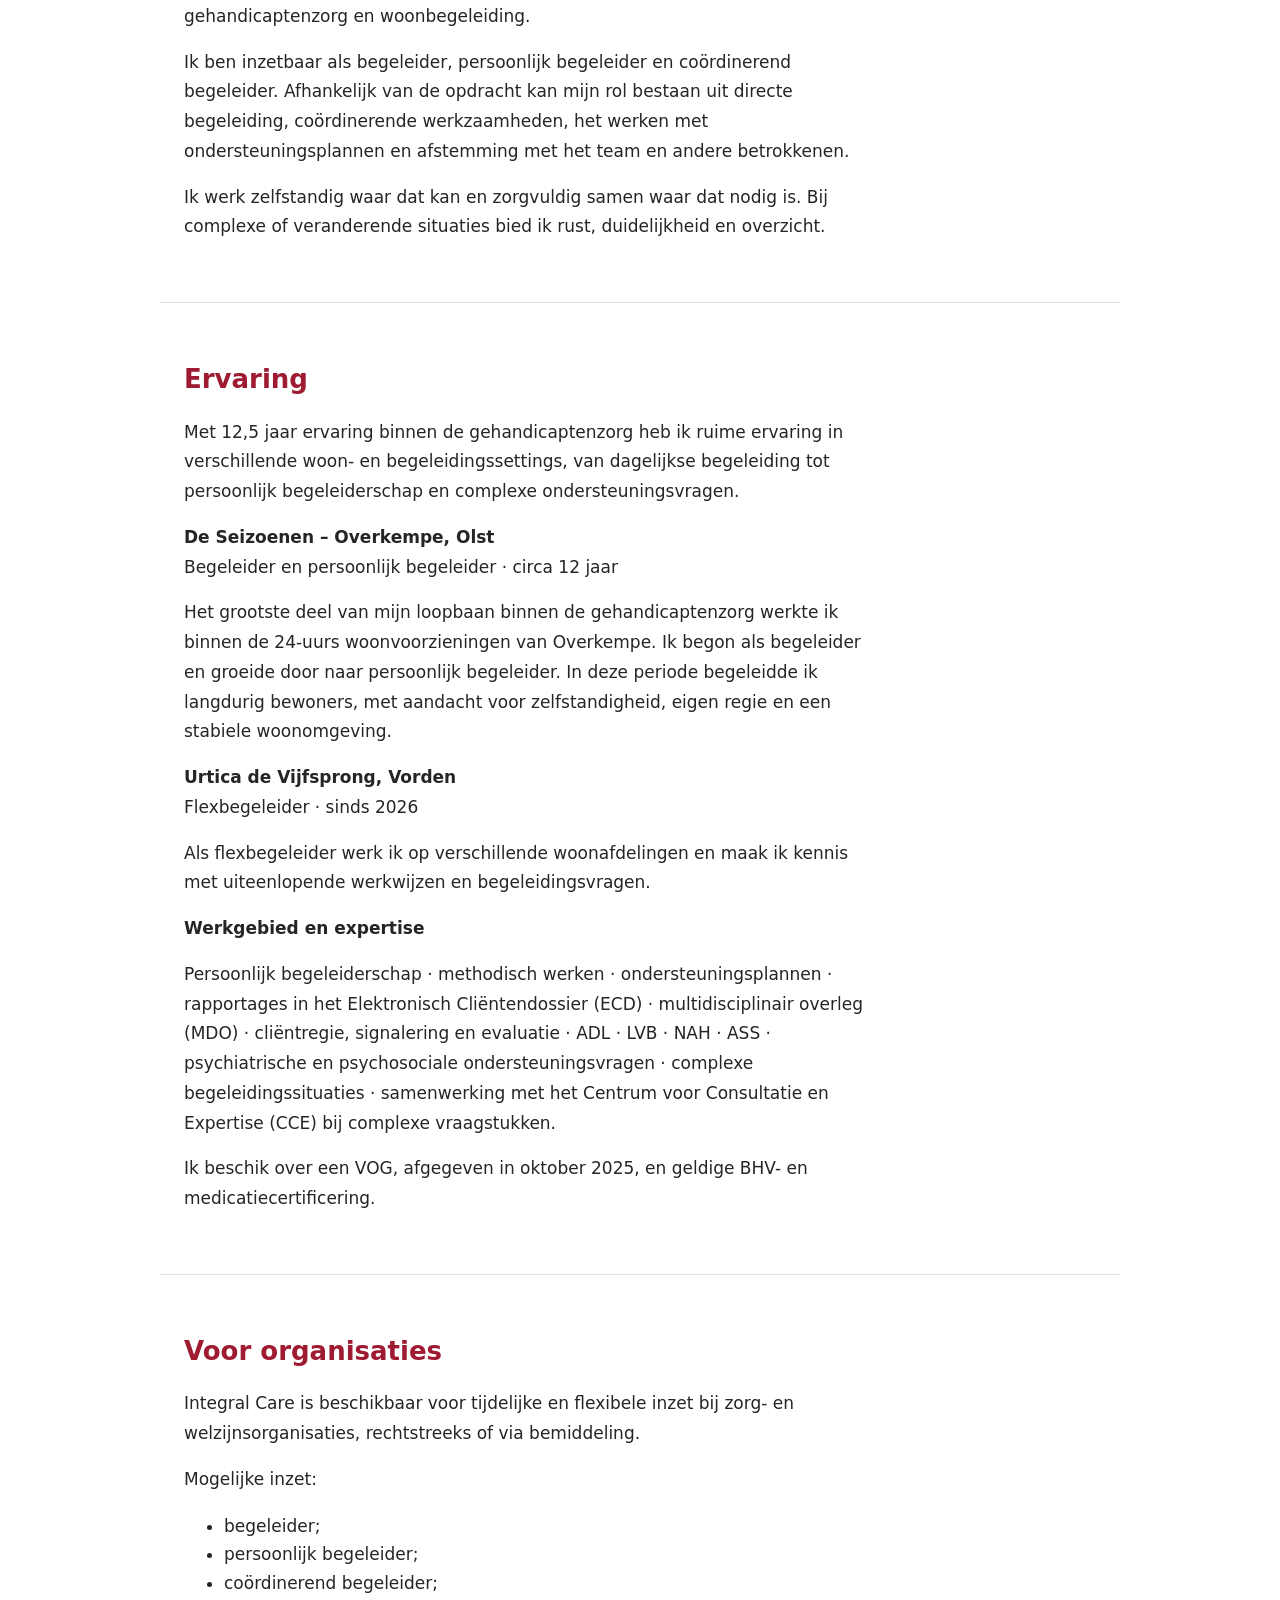
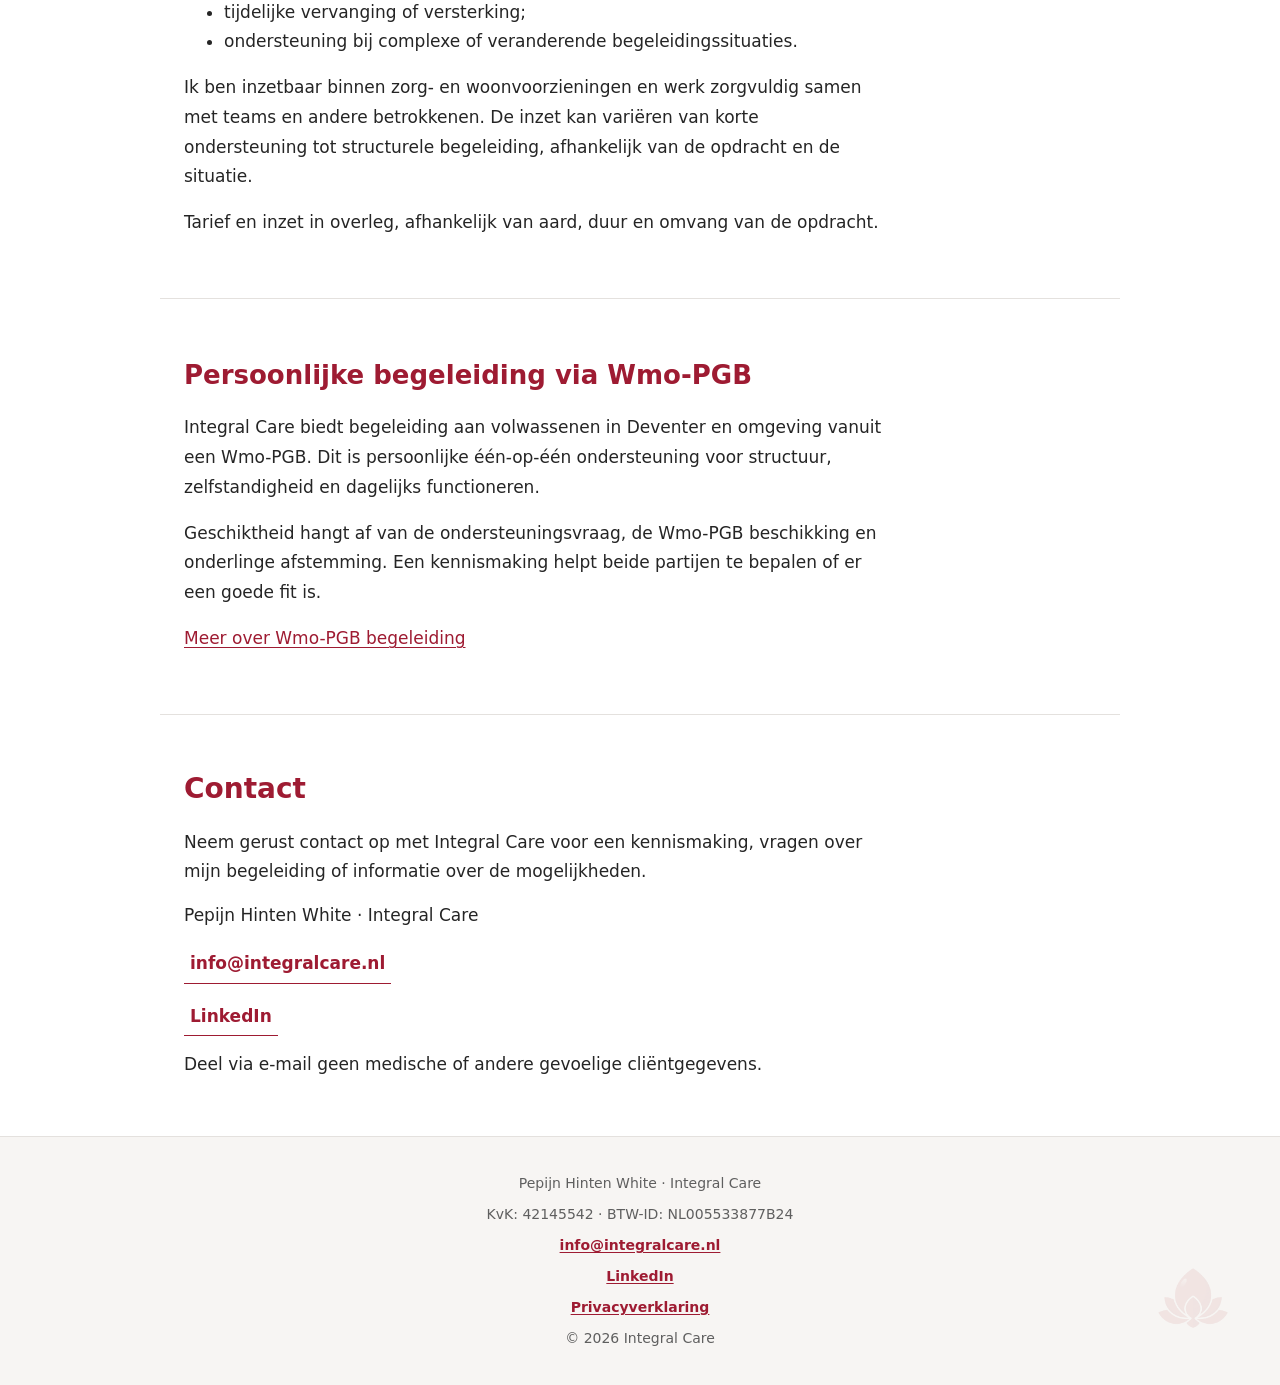
==== commit 267b5bde: "Improve footer email link and branding" ====
--- a/index.html
+++ b/index.html
@@ -103,9 +103,10 @@
   </main>
 
   <footer>
+    <img class="footer-watermark" src="Assets/Integral-care-logo-symbool.png" alt="" aria-hidden="true">
     <p>Pepijn Hinten White · Integral Care</p>
     <p>KvK: 42145542 · BTW-ID: NL005533877B24</p>
-    <p>info@integralcare.nl</p>
+    <p><a href="mailto:info@integralcare.nl">info@integralcare.nl</a></p>
     <p><a href="https://www.linkedin.com/in/pepijn-hinten-white/" target="_blank" rel="noopener noreferrer">LinkedIn</a></p>
     <p><a href="privacy.html">Privacyverklaring</a></p>
     <p>&copy; 2026 Integral Care</p>
--- a/style.css
+++ b/style.css
@@ -333,12 +333,14 @@
 }
 
 footer {
+  position: relative;
   text-align: center;
   background-color: var(--color-offwhite);
   border-top: 1px solid var(--color-divider);
   color: var(--color-anthracite);
   font-size: 0.875rem;
   padding: 2.25rem max(1.5rem, calc((100% - var(--container-width)) / 2));
+  overflow: hidden;
 }
 
 footer p {
@@ -365,6 +367,27 @@
 footer a:focus-visible {
   outline: 2px solid var(--color-burgundy);
   outline-offset: 3px;
+}
+
+/* Footer watermark */
+.footer-watermark {
+  position: absolute;
+  right: 2rem;
+  bottom: 2rem;
+  width: 110px;
+  height: auto;
+  opacity: 0.07;
+  pointer-events: none;
+  z-index: 0;
+}
+
+/* Mobile footer watermark */
+@media (max-width: 600px) {
+  .footer-watermark {
+    width: 75px;
+    right: 1rem;
+    bottom: 1rem;
+  }
 }
 
 /* Definition list for structured practical information */
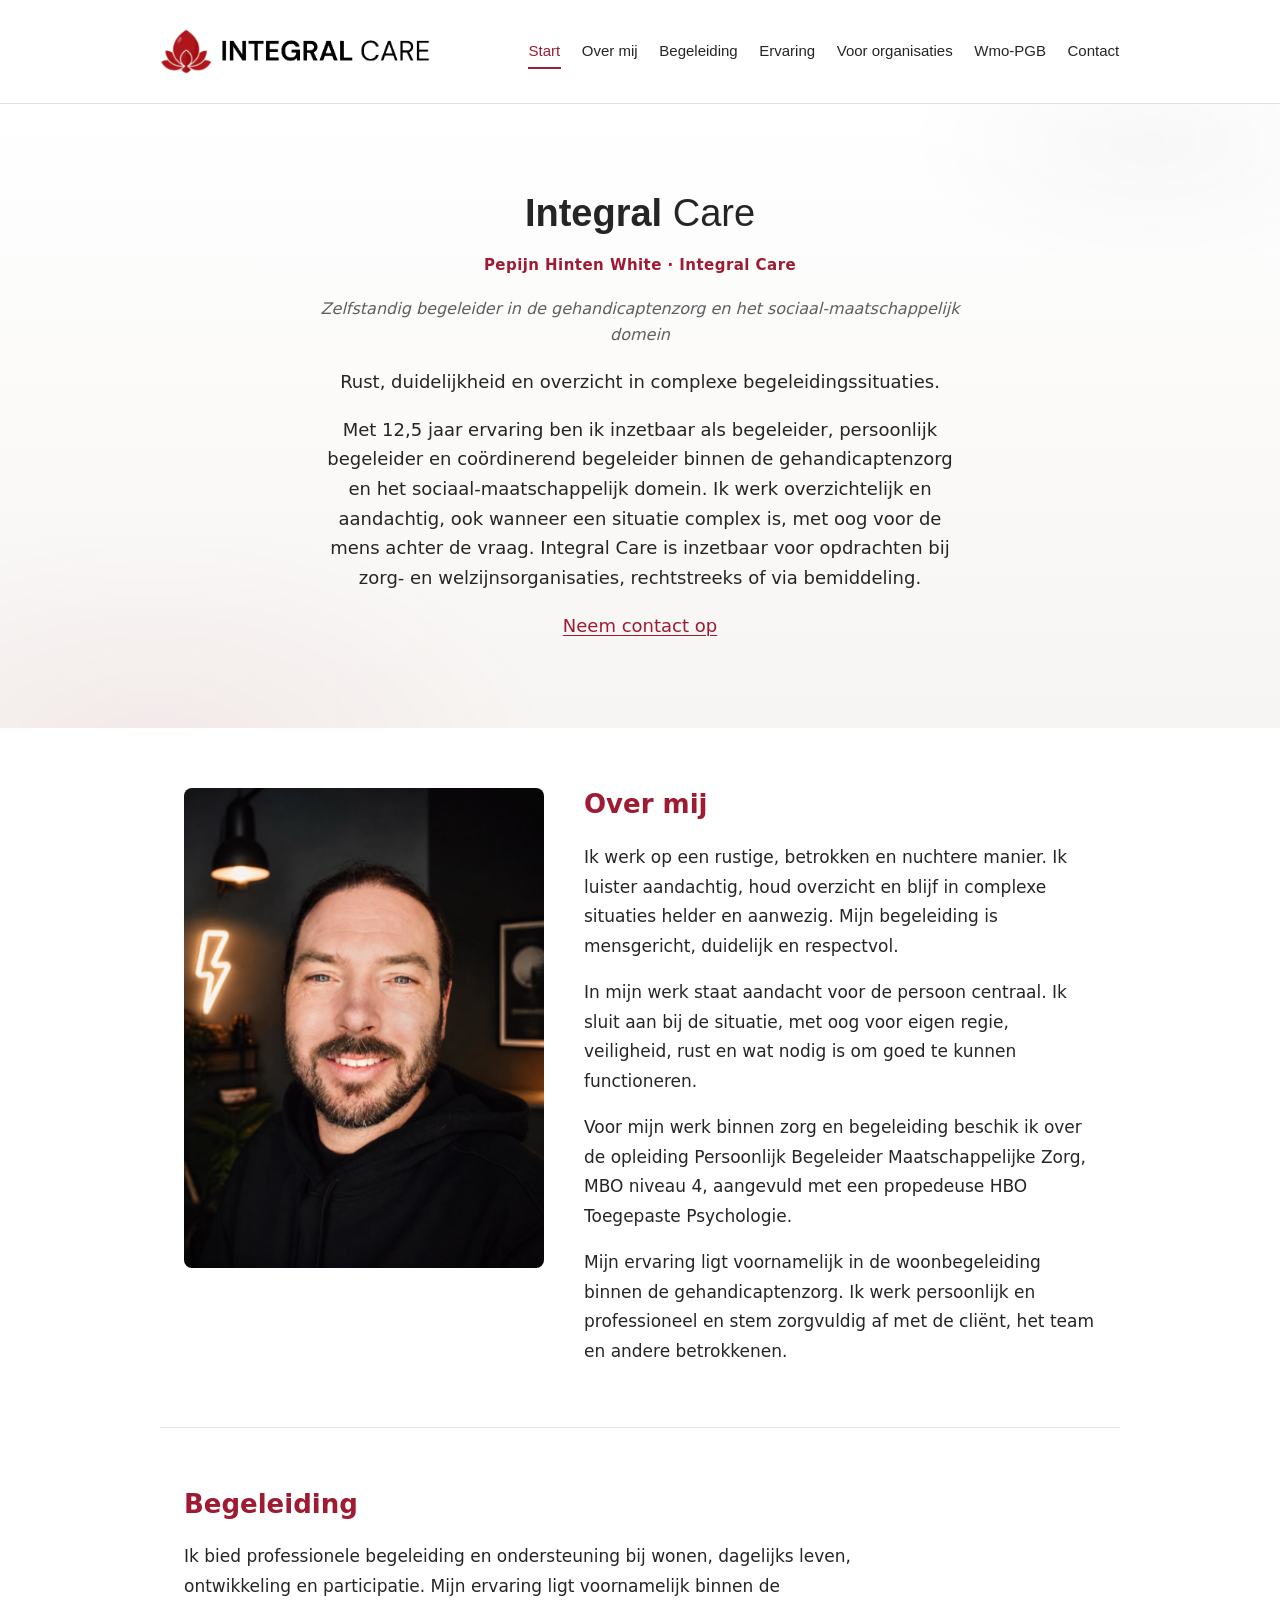
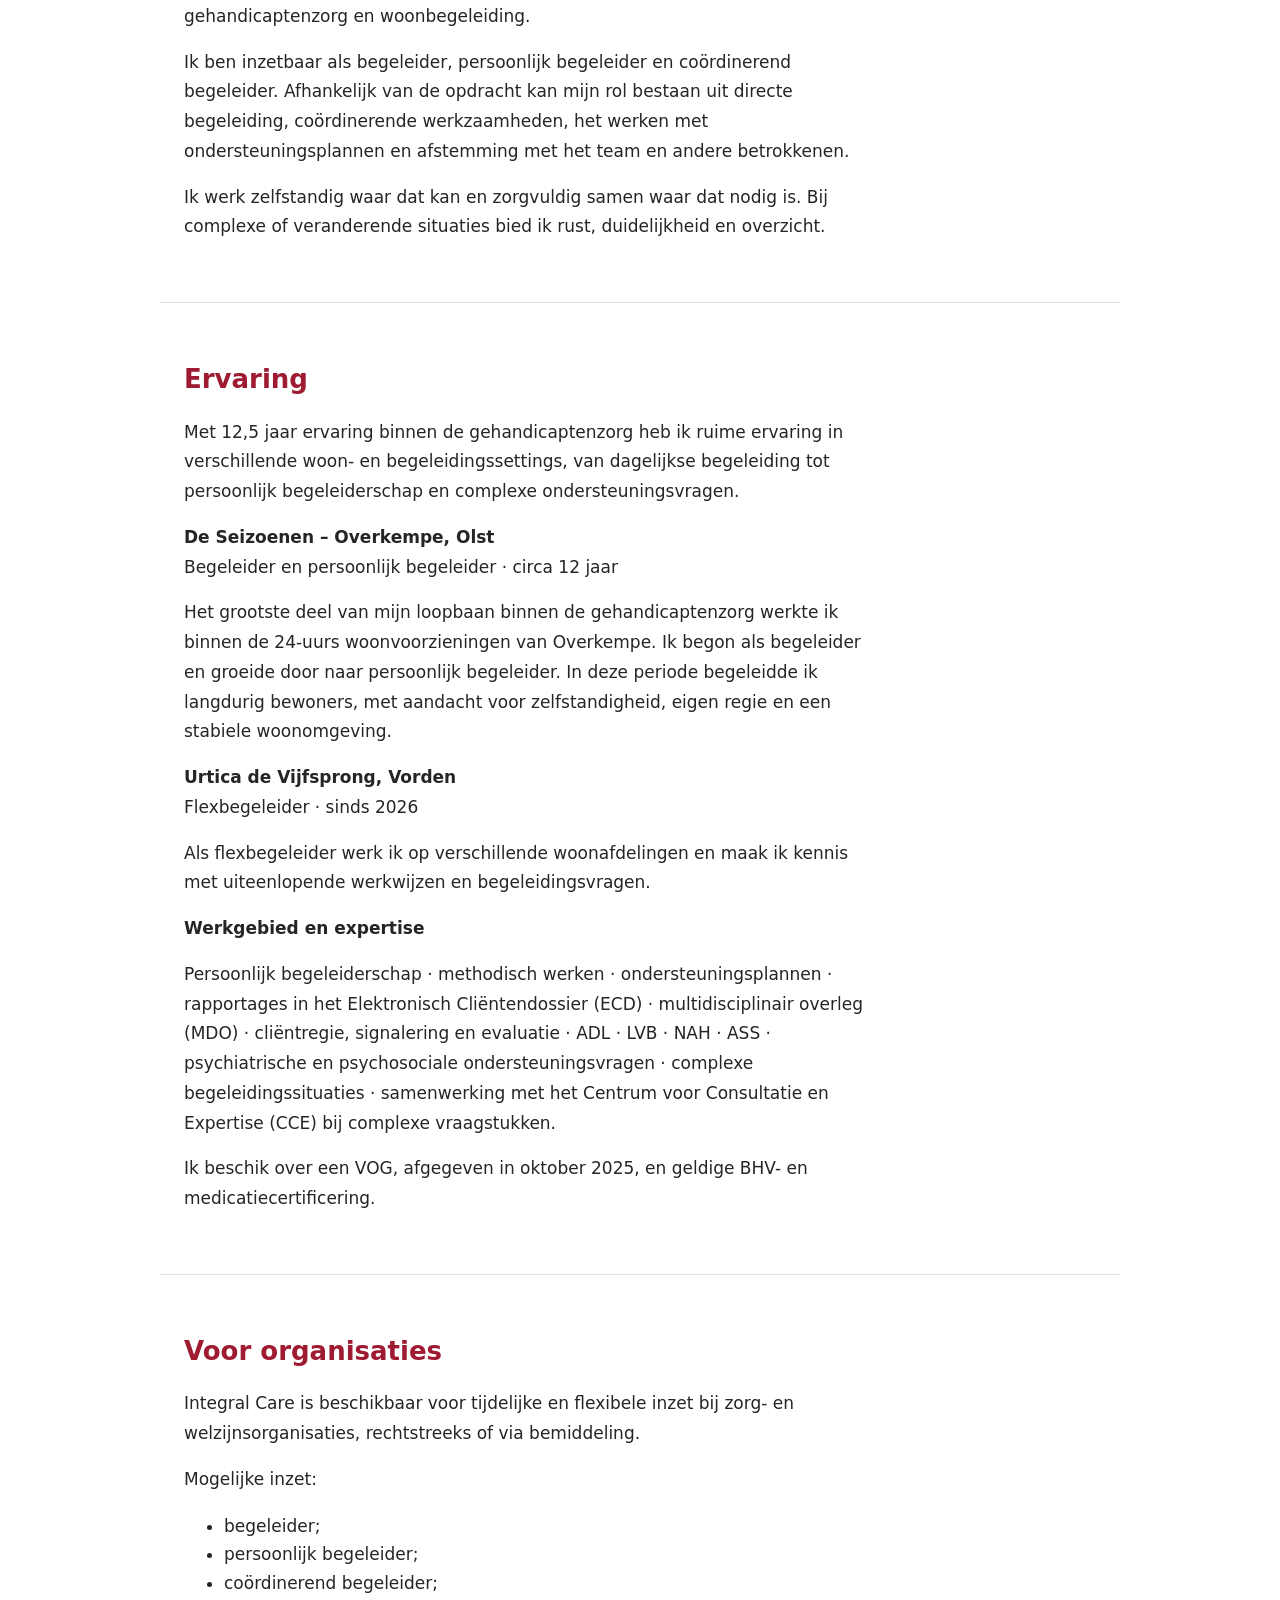
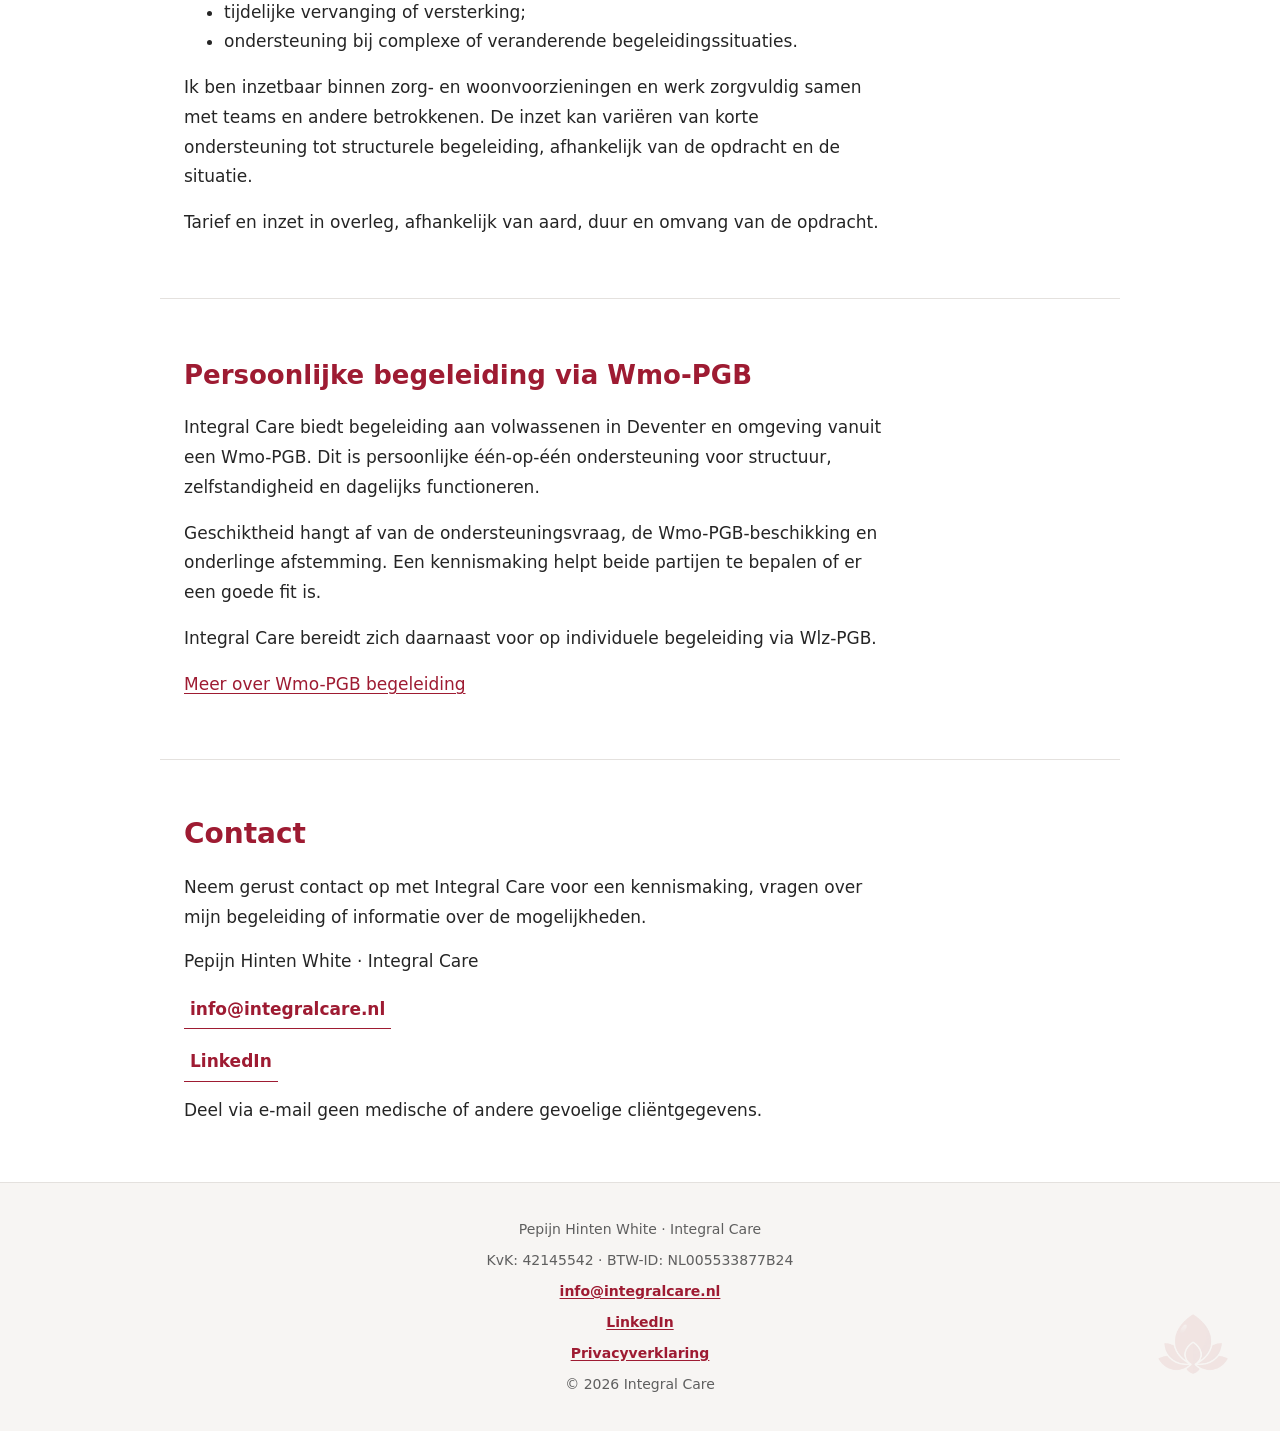
==== commit 5c39b7e4: "Add Wlz-PGB preparation wording" ====
--- a/index.html
+++ b/index.html
@@ -88,7 +88,8 @@
     <section id="pgb">
       <h2>Persoonlijke begeleiding via Wmo-PGB</h2>
       <p>Integral Care biedt begeleiding aan volwassenen in Deventer en omgeving vanuit een Wmo-PGB. Dit is persoonlijke één-op-één ondersteuning voor structuur, zelfstandigheid en dagelijks functioneren.</p>
-      <p>Geschiktheid hangt af van de ondersteuningsvraag, de Wmo-PGB beschikking en onderlinge afstemming. Een kennismaking helpt beide partijen te bepalen of er een goede fit is.</p>
+      <p>Geschiktheid hangt af van de ondersteuningsvraag, de Wmo-PGB-beschikking en onderlinge afstemming. Een kennismaking helpt beide partijen te bepalen of er een goede fit is.</p>
+      <p>Integral Care bereidt zich daarnaast voor op individuele begeleiding via Wlz-PGB.</p>
       <p><a href="wmo-pgb.html">Meer over Wmo-PGB begeleiding</a></p>
     </section>
 
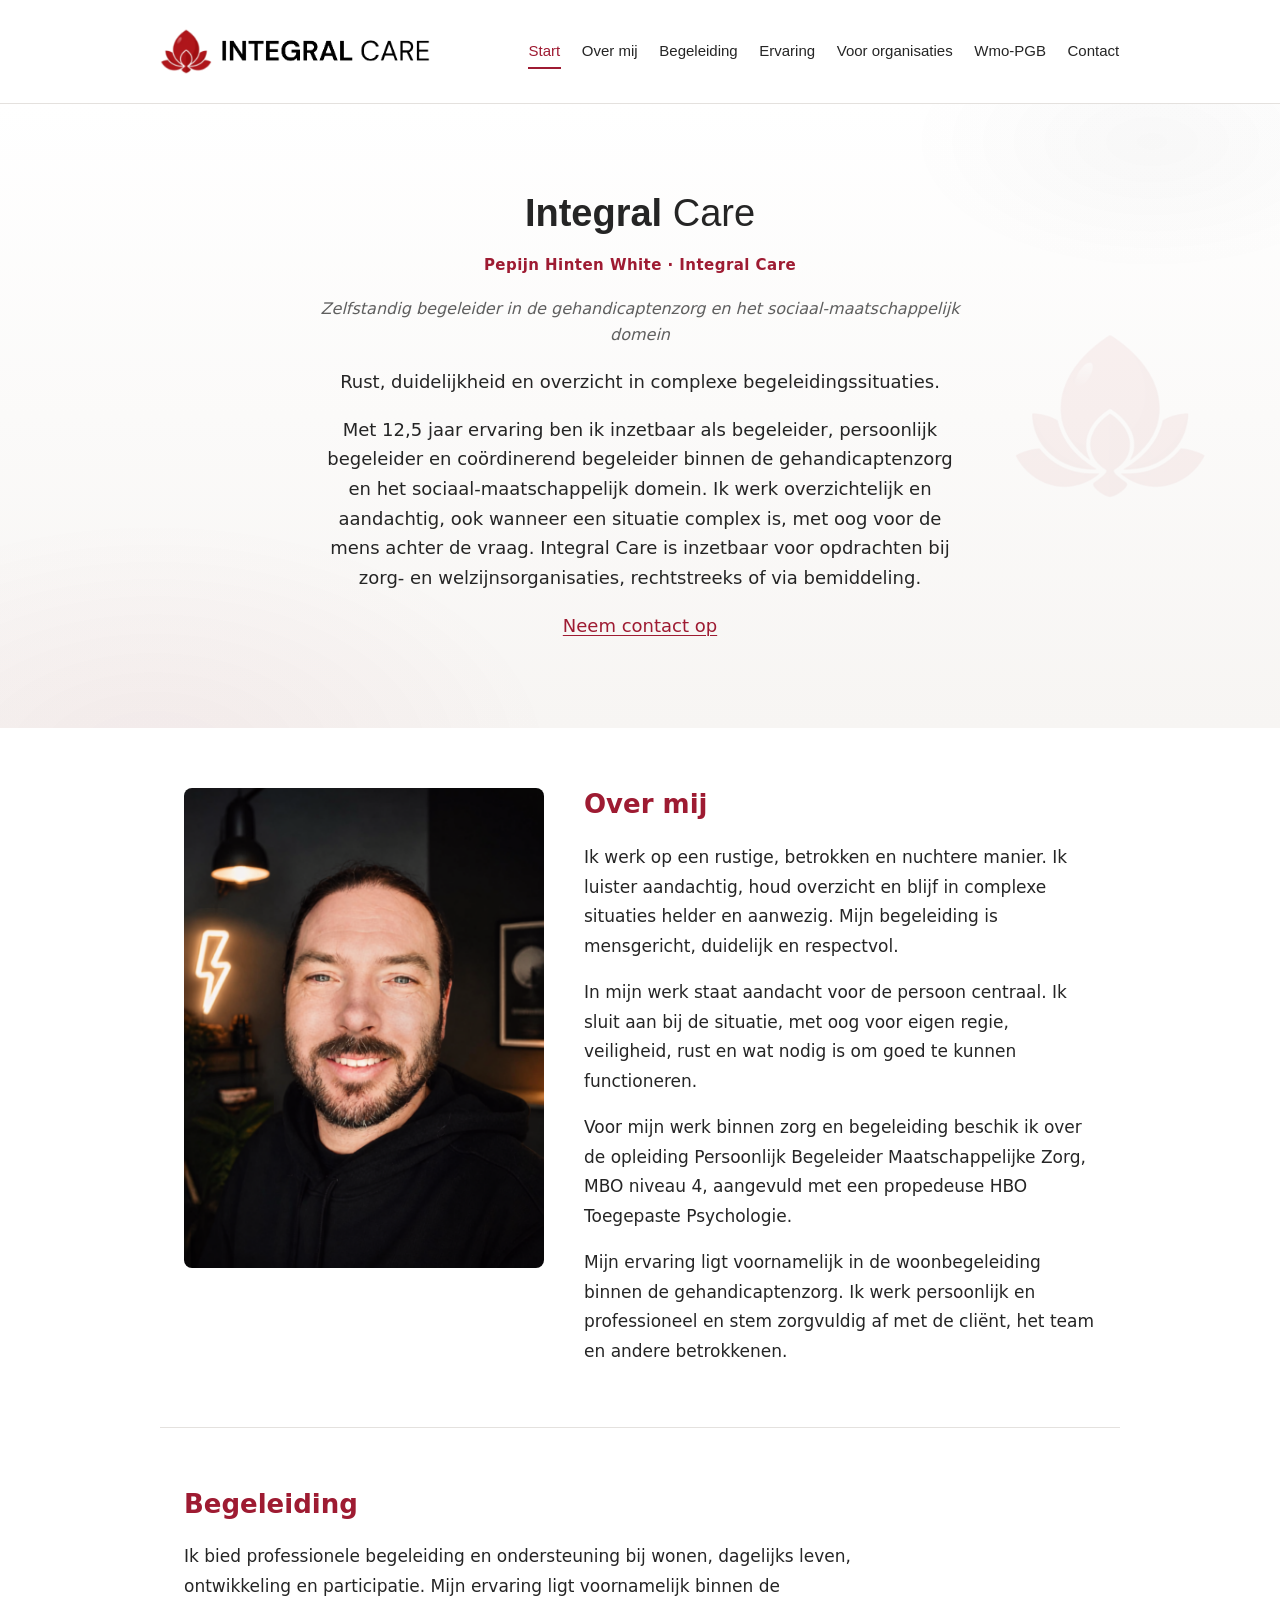
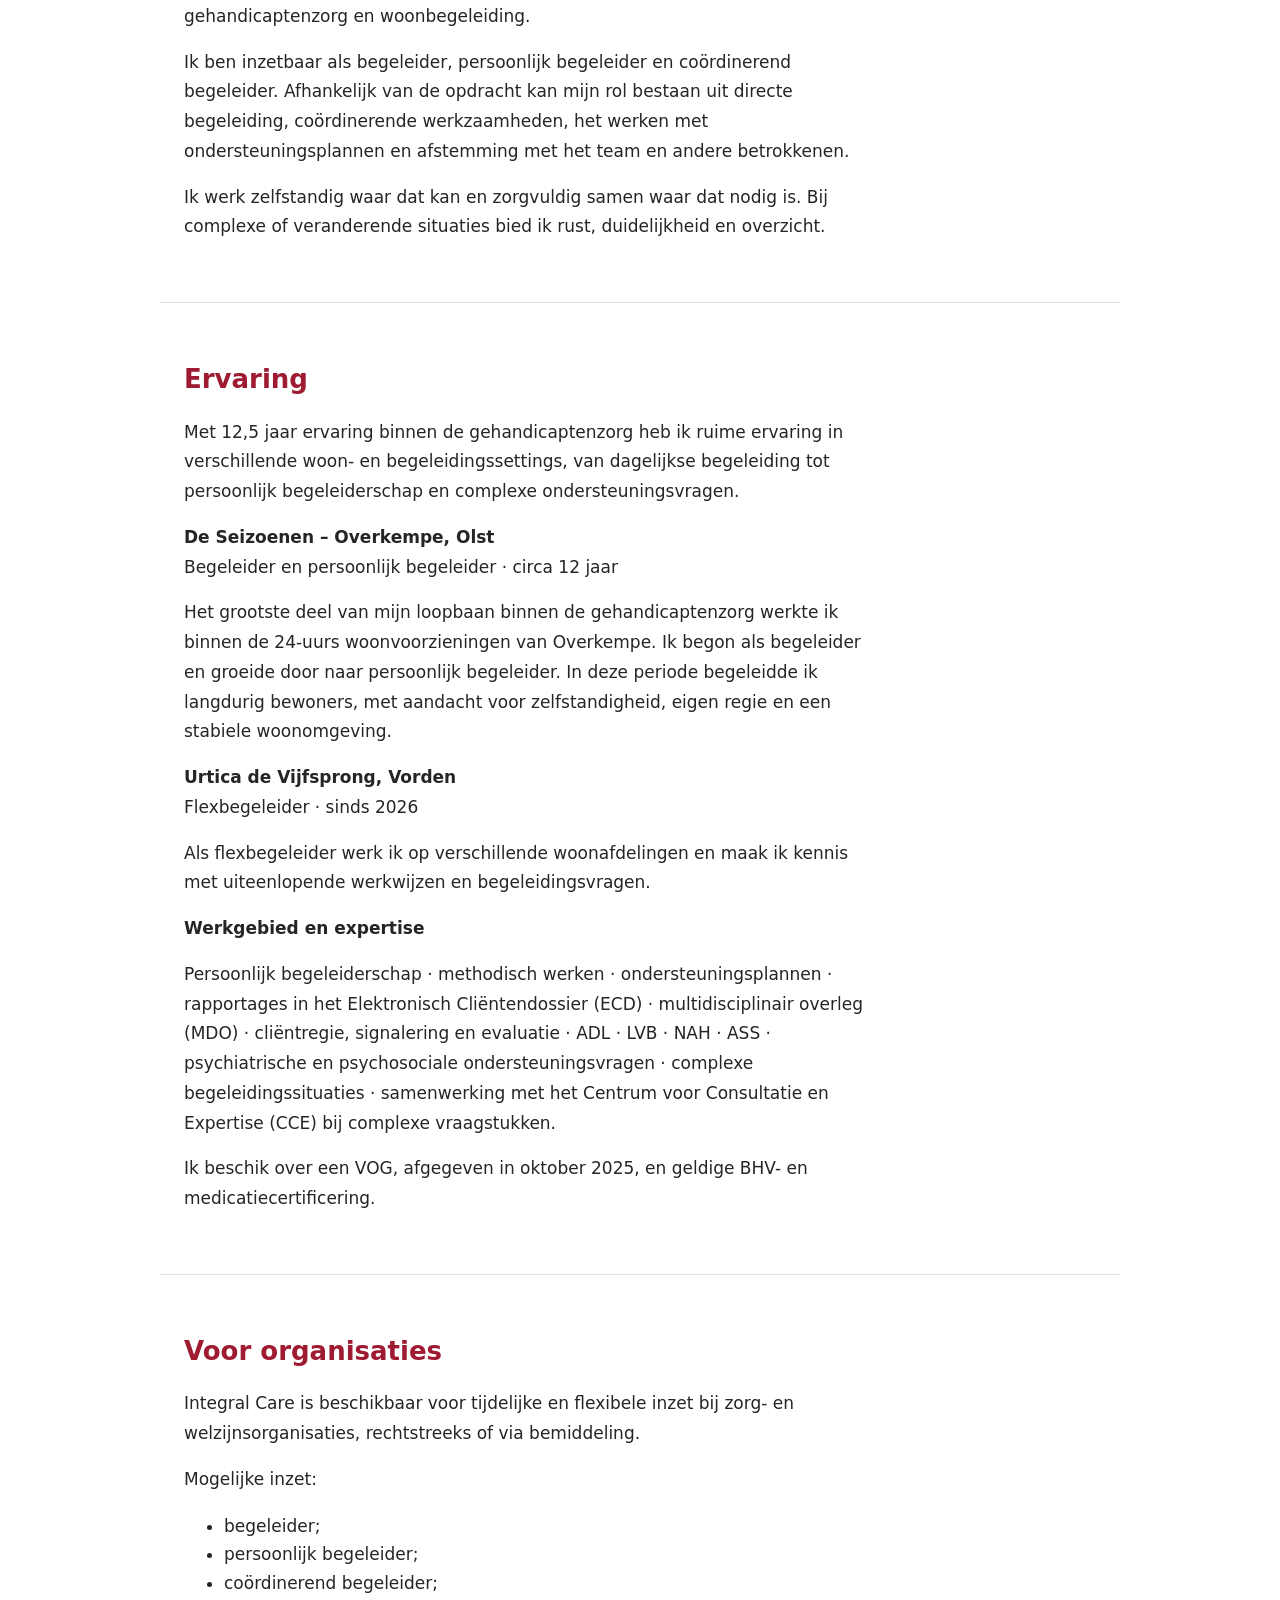
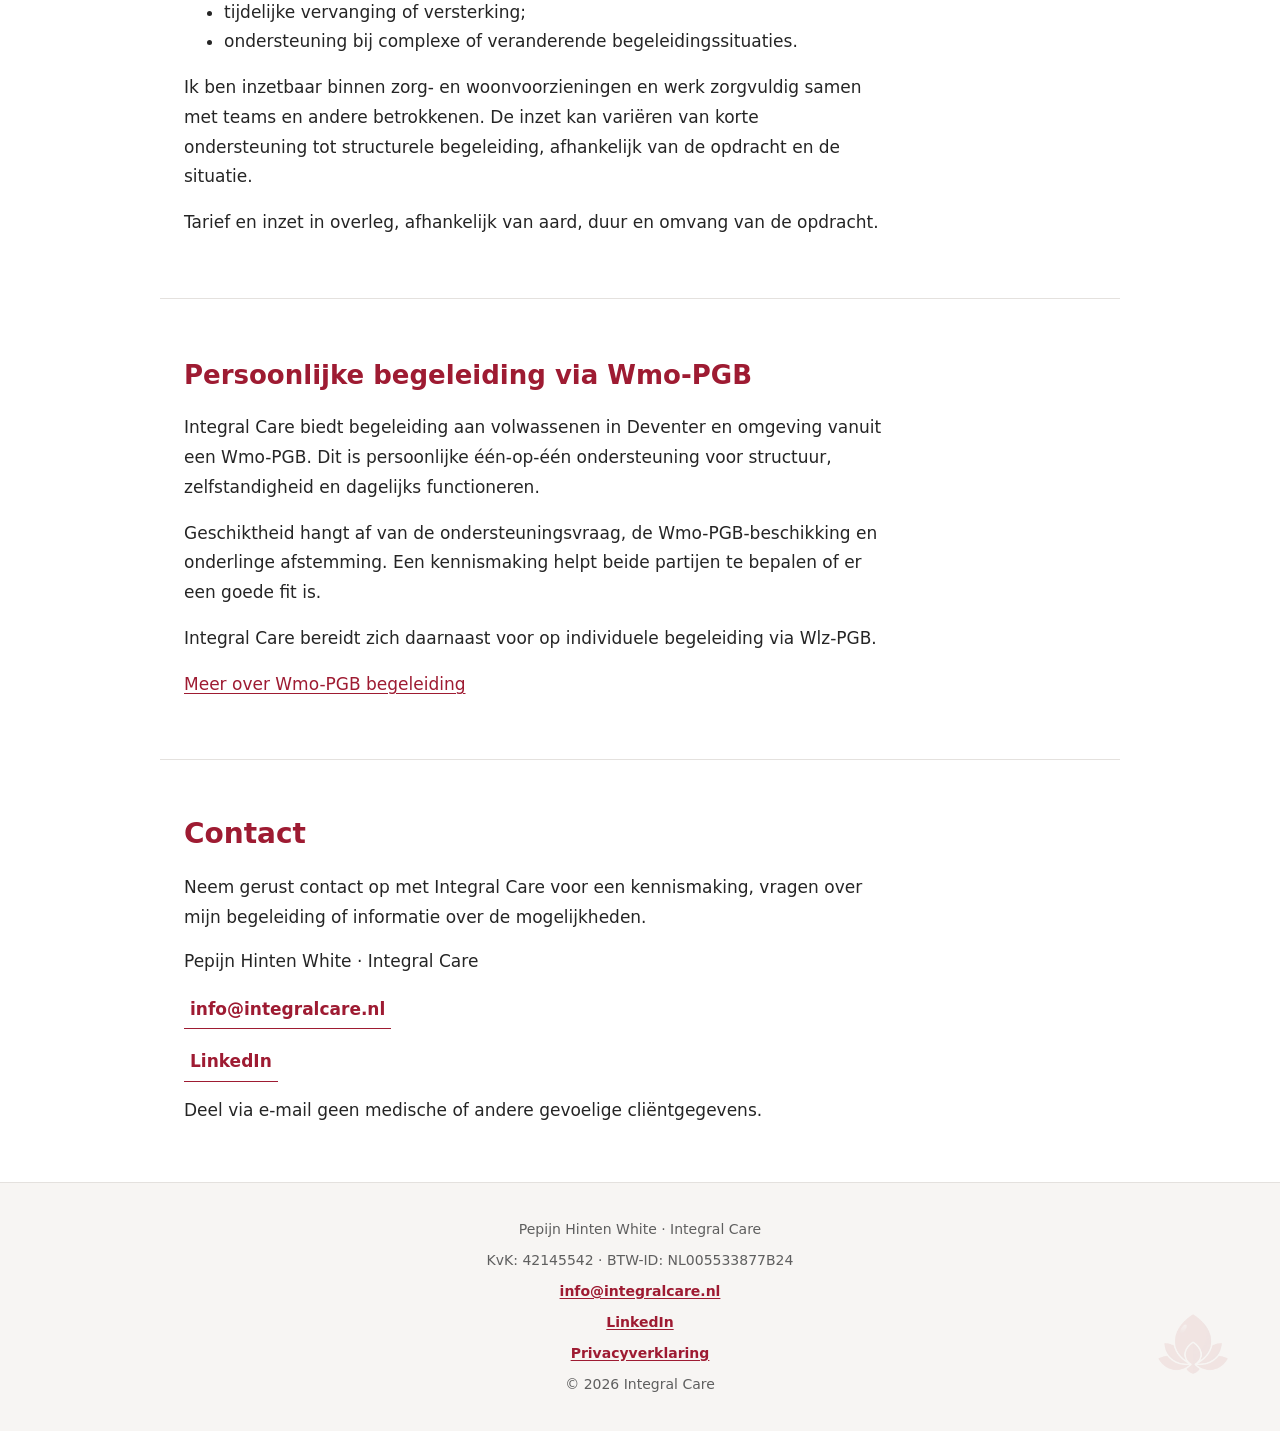
==== commit 1c5e71d9: "Add subtle hero brand watermark" ====
--- a/index.html
+++ b/index.html
@@ -30,6 +30,7 @@
 
   <main id="main-content">
     <section id="hero" class="hero">
+      <img class="hero-watermark" src="Assets/Integral-care-logo-symbool.png" alt="" aria-hidden="true">
       <h2><span class="hero-title-strong">Integral</span> <span class="hero-title-regular">Care</span></h2>
       <p class="hero-byline">Pepijn Hinten White · Integral Care</p>
       <p class="hero-role">Zelfstandig begeleider in de gehandicaptenzorg en het sociaal-maatschappelijk domein</p>
--- a/style.css
+++ b/style.css
@@ -238,6 +238,23 @@
     radial-gradient(ellipse 75% 48% at 46% 137%, transparent 72%, rgba(95, 95, 95, 0.045) 72.6%, rgba(95, 95, 95, 0.045) 73%, transparent 73.8%);
 }
 
+.hero-watermark {
+  position: absolute;
+  top: 50%;
+  right: -140px;
+  z-index: 0;
+  width: 300px;
+  height: auto;
+  opacity: 0.05;
+  transform: translateY(-50%);
+  pointer-events: none;
+}
+
+.hero > :not(.hero-watermark) {
+  position: relative;
+  z-index: 1;
+}
+
 .hero h2 {
   color: var(--color-anthracite);
   font-family: Arial, "Helvetica Neue", Helvetica, sans-serif;
@@ -431,6 +448,10 @@
     padding-bottom: 3.5rem;
   }
 
+  .hero-watermark {
+    display: none;
+  }
+
   /* Simplify the decorative wash on narrow screens: drop the flowing lines and the upper-right shadow, keep only the soft blush bloom. */
   .hero::after {
     display: none;
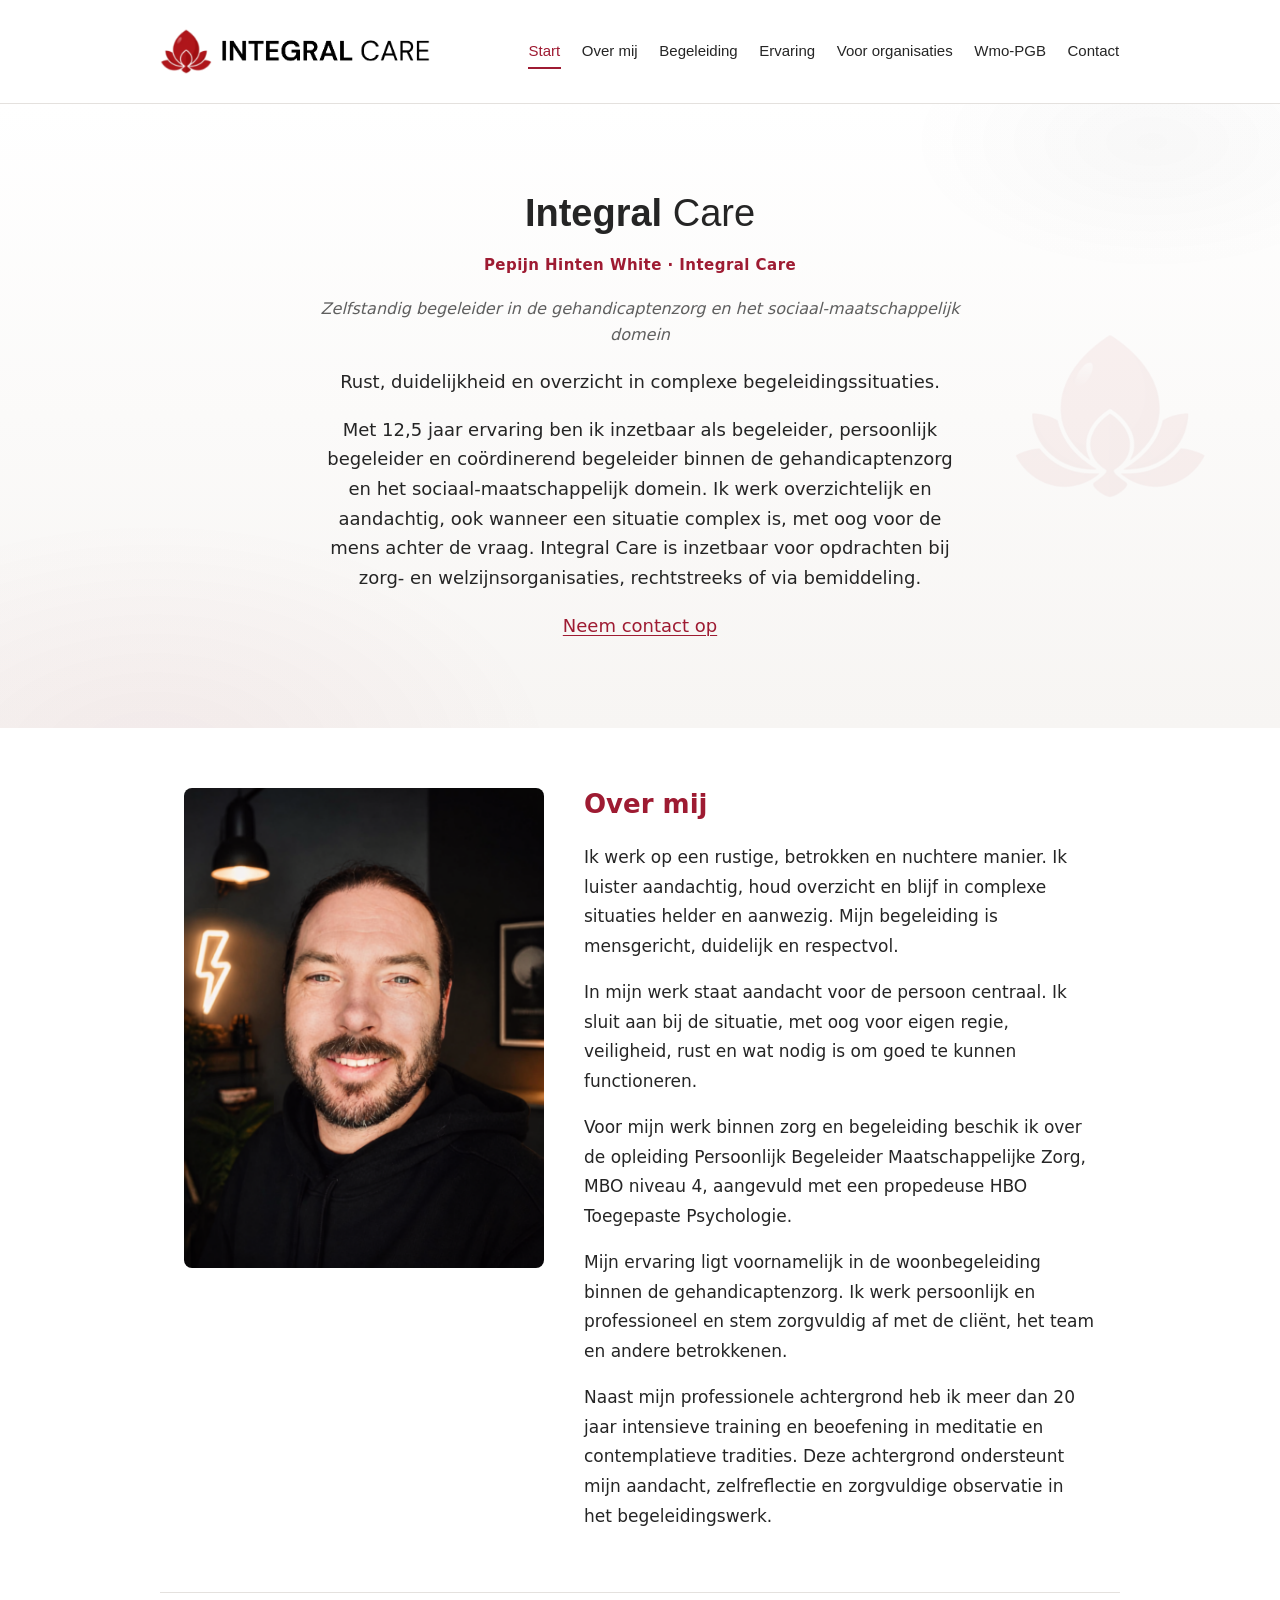
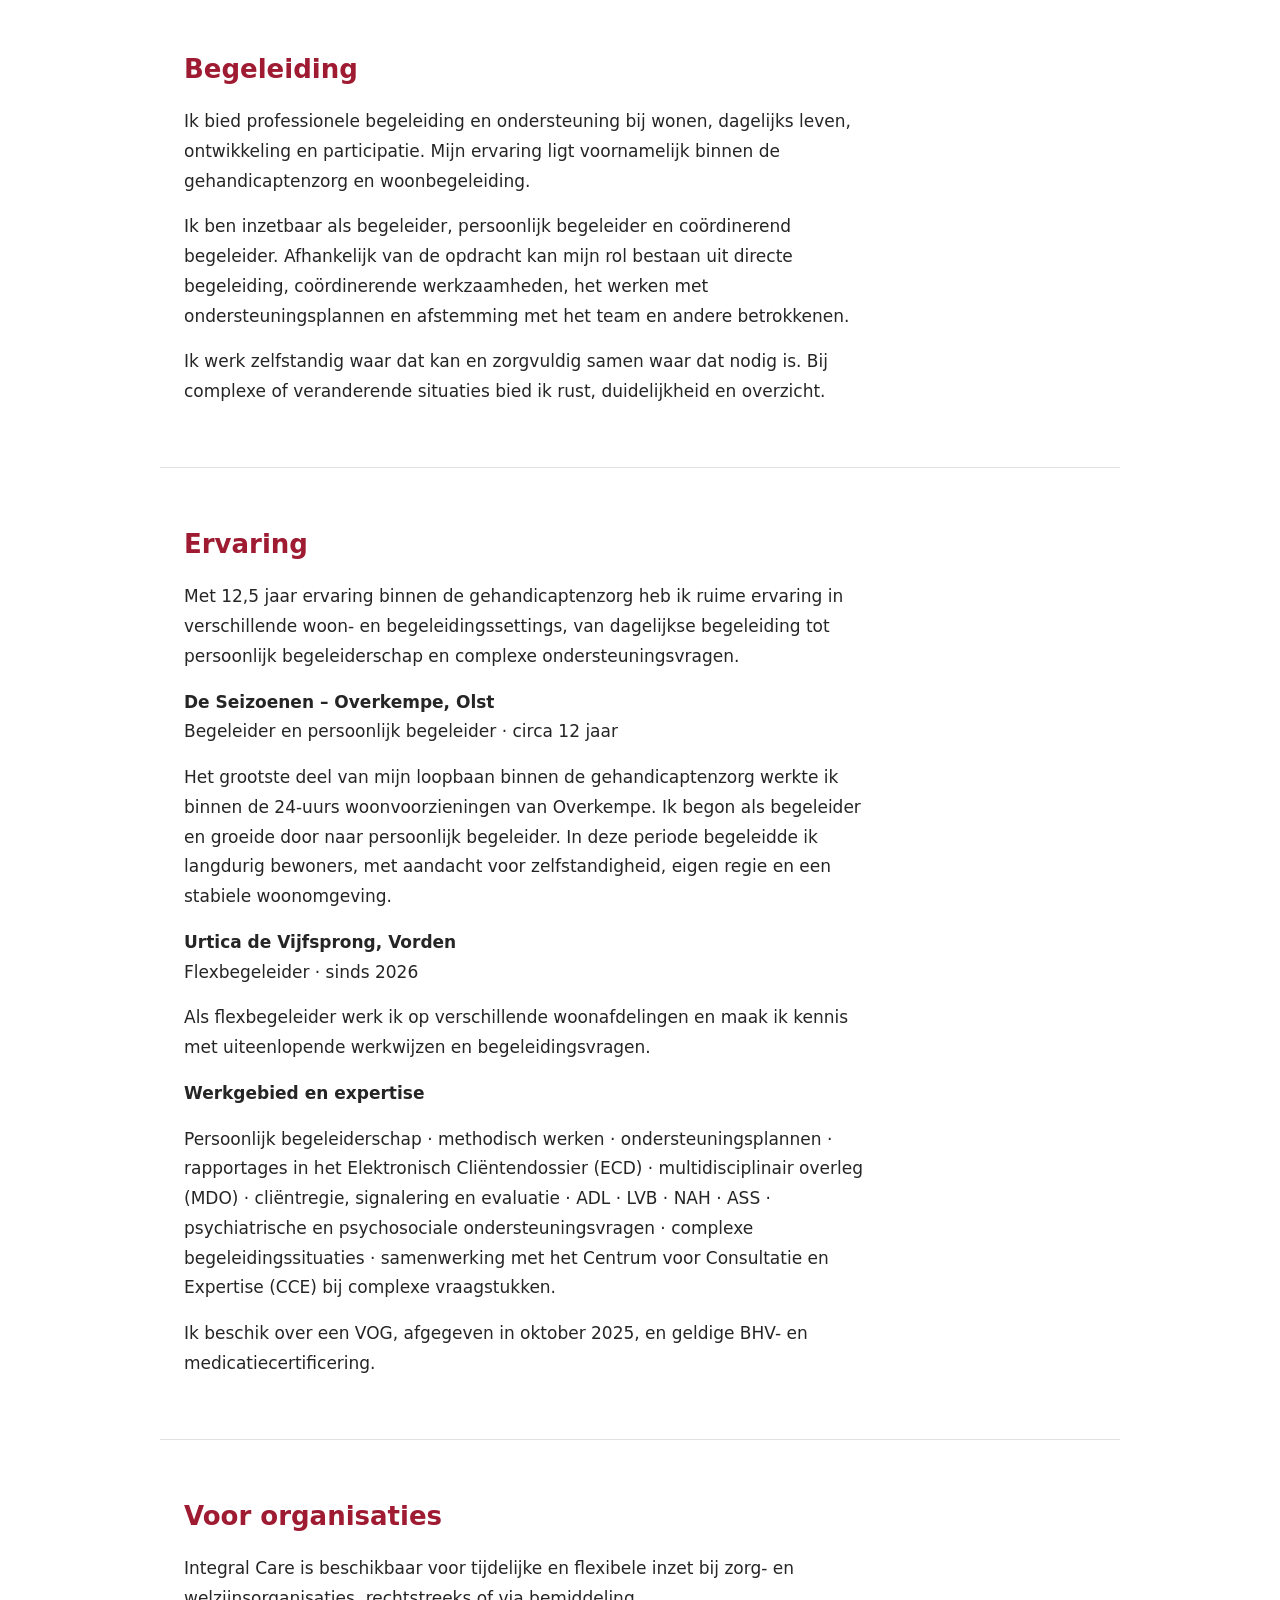
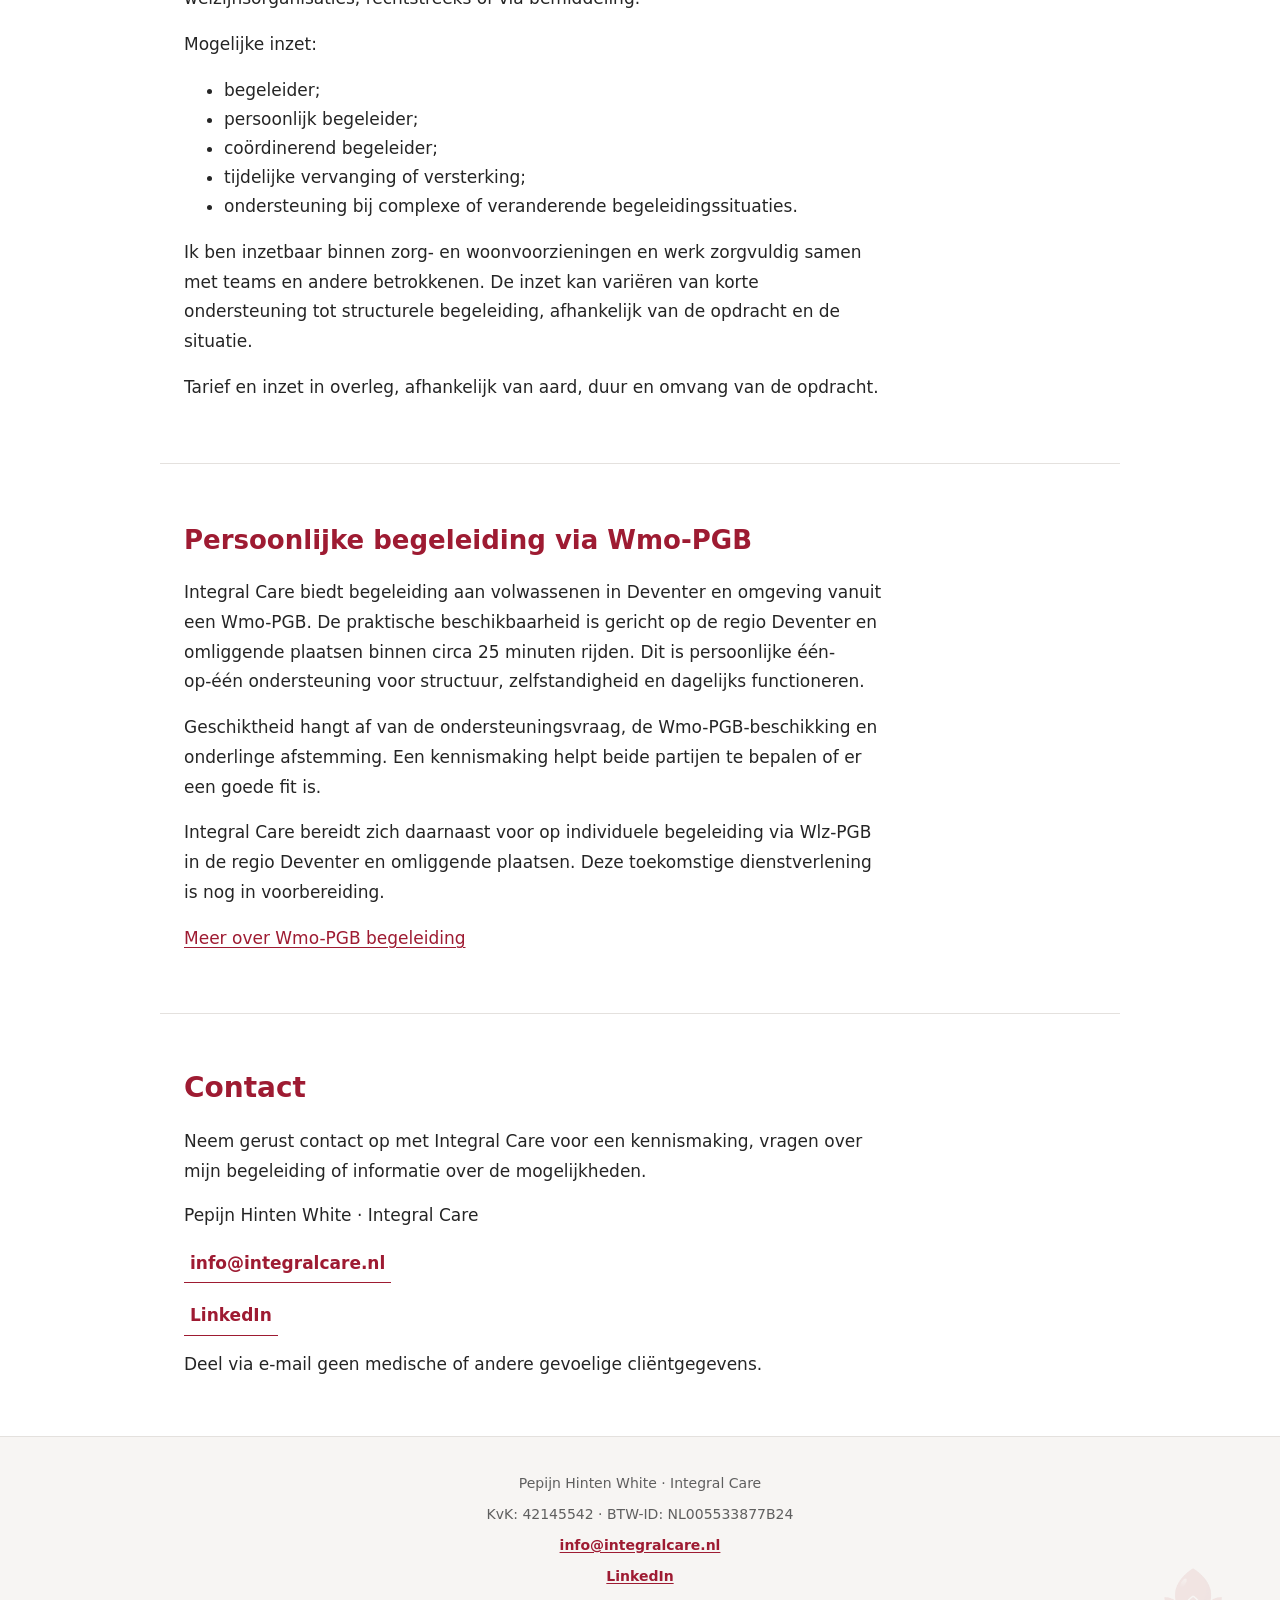
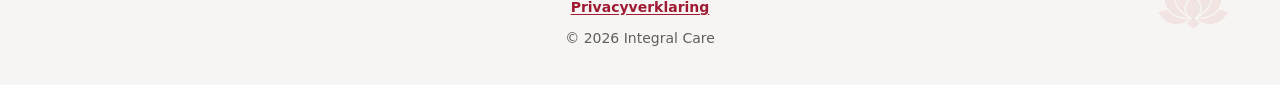
==== commit 49a88b64: "Improve local SEO and PGB discoverability" ====
--- a/index.html
+++ b/index.html
@@ -3,10 +3,32 @@
 <head>
   <meta charset="UTF-8">
   <meta name="viewport" content="width=device-width, initial-scale=1.0">
-  <meta name="description" content="Integral Care biedt professionele begeleiding en ondersteuning binnen de gehandicaptenzorg en het sociaal-maatschappelijk domein. Beschikbaar voor zorg- en welzijnsorganisaties, rechtstreeks of via bemiddeling.">
-  <title>Integral Care | Zelfstandig begeleider in de gehandicaptenzorg</title>
+  <meta name="description" content="Professionele begeleiding in regio Deventer en omliggende plaatsen voor zorgorganisaties, bemiddelingsbureaus en passende PGB-vragen.">
+  <link rel="canonical" href="https://integralcare.nl/">
+  <meta property="og:locale" content="nl_NL">
+  <meta property="og:type" content="website">
+  <meta property="og:title" content="Integral Care | Begeleiding in regio Deventer">
+  <meta property="og:description" content="Professionele begeleiding in de regio Deventer en omliggende plaatsen binnen de gehandicaptenzorg en het sociaal-maatschappelijk domein.">
+  <meta property="og:url" content="https://integralcare.nl/">
+  <meta property="og:site_name" content="Integral Care">
+  <meta property="og:image" content="https://integralcare.nl/Assets/integral-care-logo1-cropped.png">
+  <title>Integral Care | Begeleiding in regio Deventer</title>
   <link rel="stylesheet" href="style.css">
   <link rel="icon" type="image/png" href="Assets/integral-care-logo-symbol-cropped.png">
+  <script type="application/ld+json">
+  {
+    "@context": "https://schema.org",
+    "@type": "Organization",
+    "@id": "https://integralcare.nl/#organization",
+    "name": "Integral Care",
+    "url": "https://integralcare.nl/",
+    "description": "Professionele begeleiding binnen de gehandicaptenzorg en het sociaal-maatschappelijk domein.",
+    "areaServed": "Deventer en omliggende plaatsen binnen circa 25 minuten rijden",
+    "sameAs": [
+      "https://www.linkedin.com/in/pepijn-hinten-white/"
+    ]
+  }
+  </script>
 </head>
 <body>
   <a class="skip-link" href="#main-content">Ga naar de inhoud</a>
@@ -48,6 +70,7 @@
           <p>In mijn werk staat aandacht voor de persoon centraal. Ik sluit aan bij de situatie, met oog voor eigen regie, veiligheid, rust en wat nodig is om goed te kunnen functioneren.</p>
           <p>Voor mijn werk binnen zorg en begeleiding beschik ik over de opleiding Persoonlijk Begeleider Maatschappelijke Zorg, MBO niveau 4, aangevuld met een propedeuse HBO Toegepaste Psychologie.</p>
           <p>Mijn ervaring ligt voornamelijk in de woonbegeleiding binnen de gehandicaptenzorg. Ik werk persoonlijk en professioneel en stem zorgvuldig af met de cliënt, het team en andere betrokkenen.</p>
+          <p>Naast mijn professionele achtergrond heb ik meer dan 20 jaar intensieve training en beoefening in meditatie en contemplatieve tradities. Deze achtergrond ondersteunt mijn aandacht, zelfreflectie en zorgvuldige observatie in het begeleidingswerk.</p>
         </div>
       </div>
     </section>
@@ -88,9 +111,9 @@
 
     <section id="pgb">
       <h2>Persoonlijke begeleiding via Wmo-PGB</h2>
-      <p>Integral Care biedt begeleiding aan volwassenen in Deventer en omgeving vanuit een Wmo-PGB. Dit is persoonlijke één-op-één ondersteuning voor structuur, zelfstandigheid en dagelijks functioneren.</p>
+      <p>Integral Care biedt begeleiding aan volwassenen in Deventer en omgeving vanuit een Wmo-PGB. De praktische beschikbaarheid is gericht op de regio Deventer en omliggende plaatsen binnen circa 25 minuten rijden. Dit is persoonlijke één-op-één ondersteuning voor structuur, zelfstandigheid en dagelijks functioneren.</p>
       <p>Geschiktheid hangt af van de ondersteuningsvraag, de Wmo-PGB-beschikking en onderlinge afstemming. Een kennismaking helpt beide partijen te bepalen of er een goede fit is.</p>
-      <p>Integral Care bereidt zich daarnaast voor op individuele begeleiding via Wlz-PGB.</p>
+      <p>Integral Care bereidt zich daarnaast voor op individuele begeleiding via Wlz-PGB in de regio Deventer en omliggende plaatsen. Deze toekomstige dienstverlening is nog in voorbereiding.</p>
       <p><a href="wmo-pgb.html">Meer over Wmo-PGB begeleiding</a></p>
     </section>
 
--- a/style.css
+++ b/style.css
@@ -449,7 +449,12 @@
   }
 
   .hero-watermark {
-    display: none;
+    top: auto;
+    bottom: 0.5rem;
+    right: -25px;
+    width: 130px;
+    opacity: 0.04;
+    transform: none;
   }
 
   /* Simplify the decorative wash on narrow screens: drop the flowing lines and the upper-right shadow, keep only the soft blush bloom. */
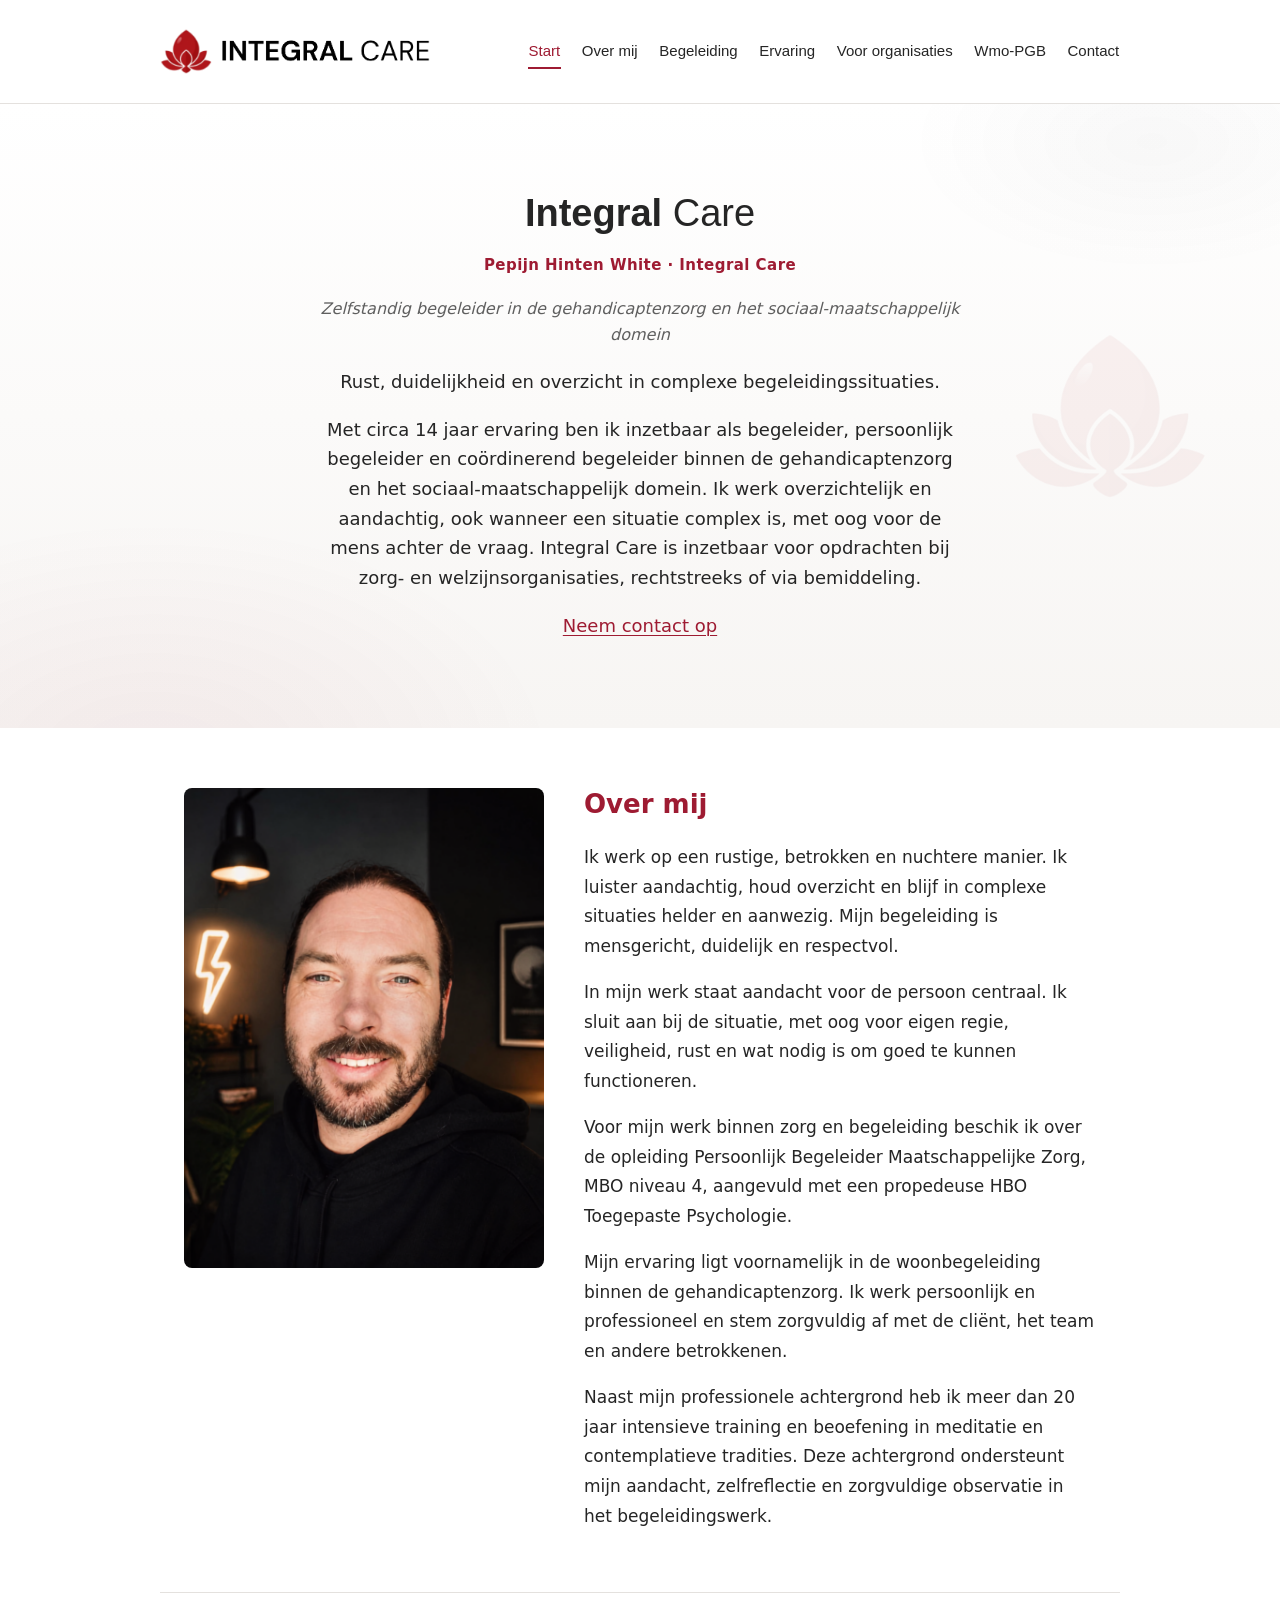
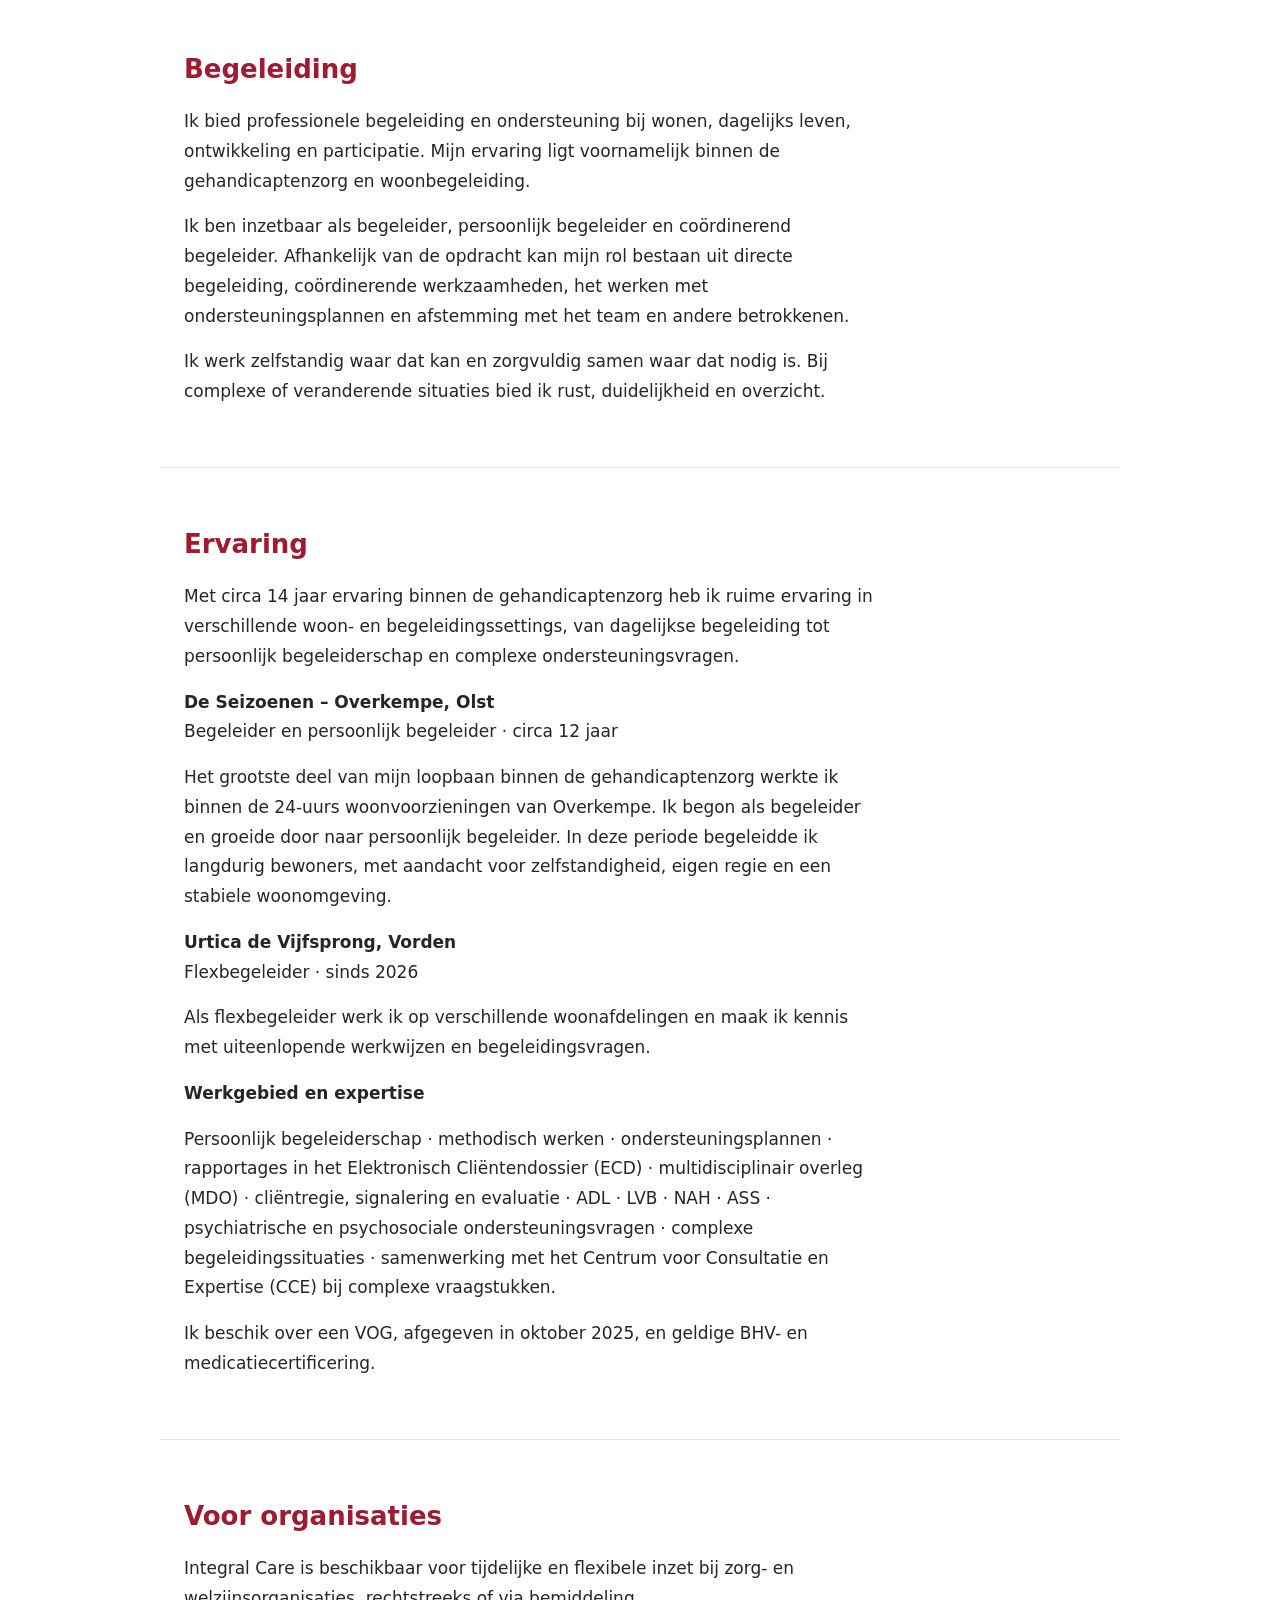
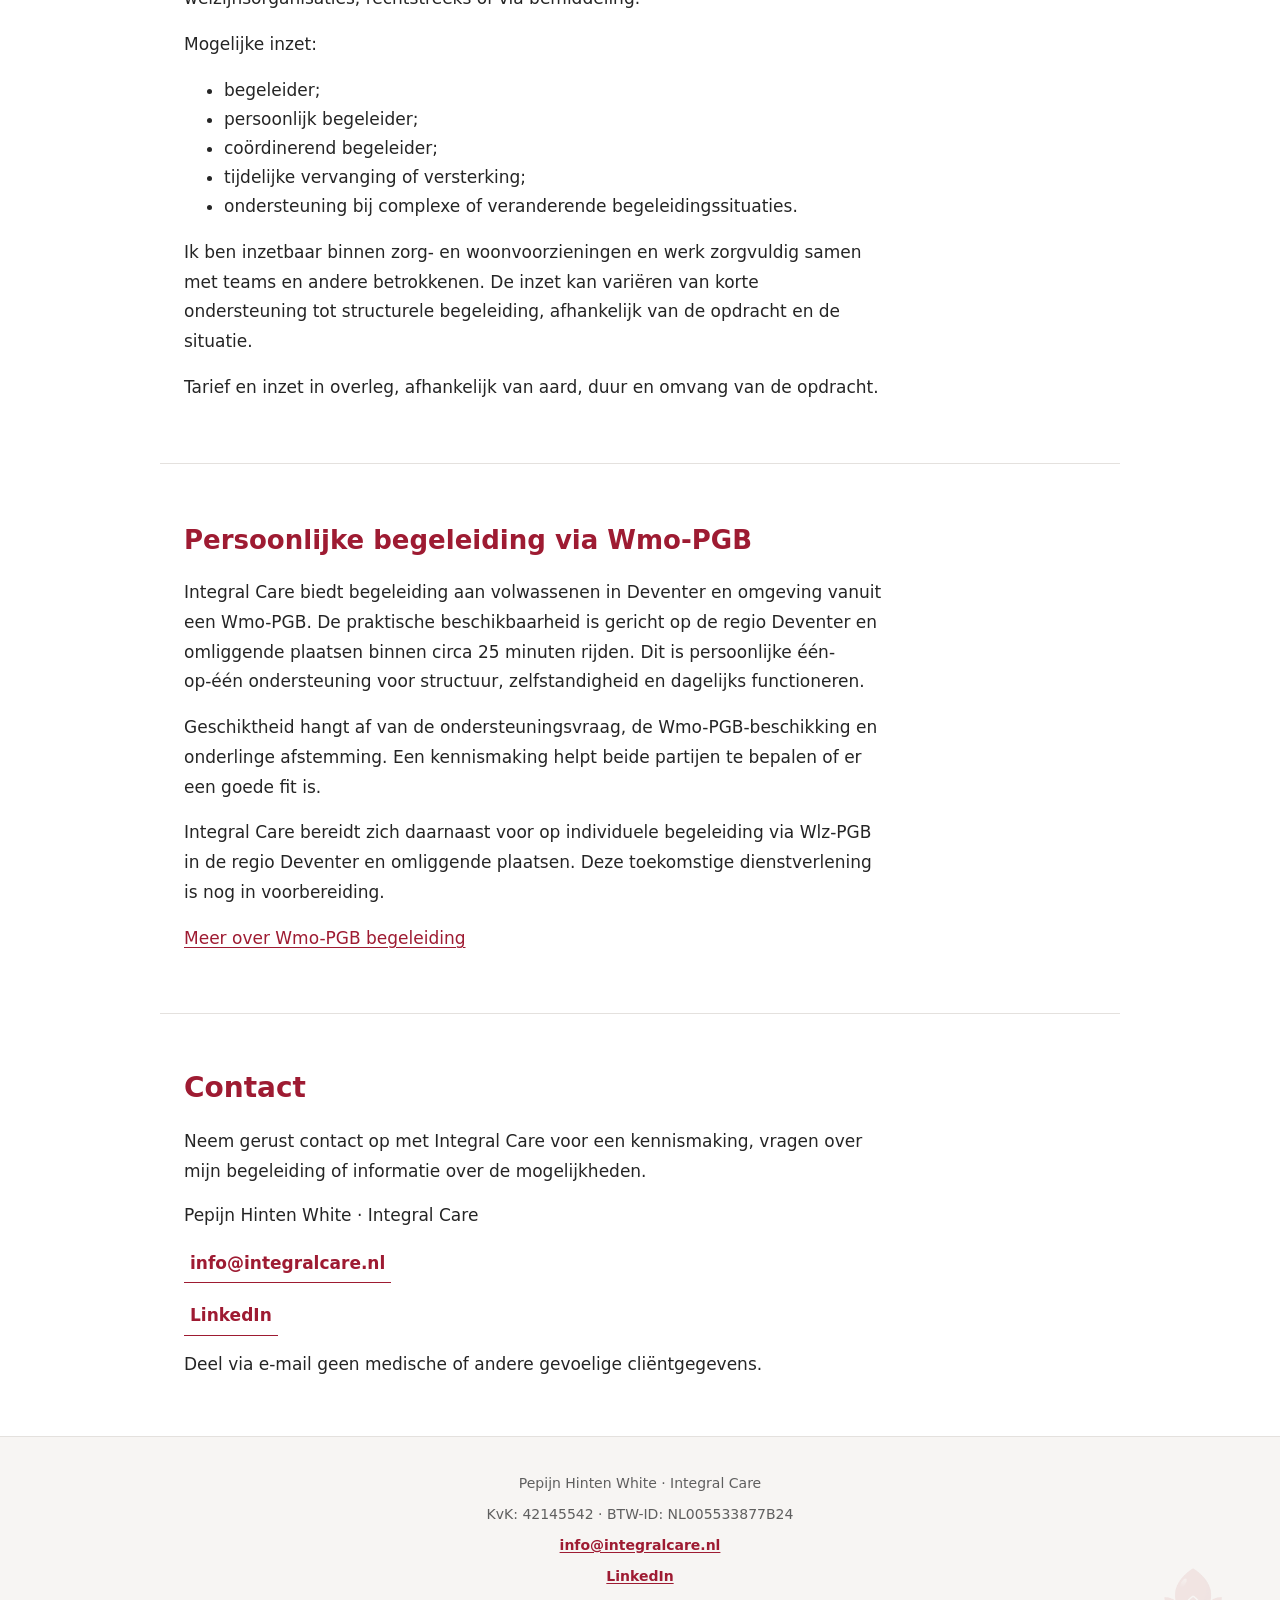
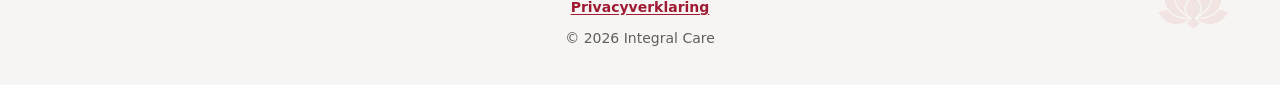
==== commit 900bf5bb: "Update professional experience to circa 14 years" ====
--- a/index.html
+++ b/index.html
@@ -57,7 +57,7 @@
       <p class="hero-byline">Pepijn Hinten White · Integral Care</p>
       <p class="hero-role">Zelfstandig begeleider in de gehandicaptenzorg en het sociaal-maatschappelijk domein</p>
       <p>Rust, duidelijkheid en overzicht in complexe begeleidingssituaties.</p>
-      <p>Met 12,5 jaar ervaring ben ik inzetbaar als begeleider, persoonlijk begeleider en coördinerend begeleider binnen de gehandicaptenzorg en het sociaal-maatschappelijk domein. Ik werk overzichtelijk en aandachtig, ook wanneer een situatie complex is, met oog voor de mens achter de vraag. Integral Care is inzetbaar voor opdrachten bij zorg- en welzijnsorganisaties, rechtstreeks of via bemiddeling.</p>
+      <p>Met circa 14 jaar ervaring ben ik inzetbaar als begeleider, persoonlijk begeleider en coördinerend begeleider binnen de gehandicaptenzorg en het sociaal-maatschappelijk domein. Ik werk overzichtelijk en aandachtig, ook wanneer een situatie complex is, met oog voor de mens achter de vraag. Integral Care is inzetbaar voor opdrachten bij zorg- en welzijnsorganisaties, rechtstreeks of via bemiddeling.</p>
       <p><a href="#contact">Neem contact op</a></p>
     </section>
 
@@ -84,7 +84,7 @@
 
     <section id="ervaring">
       <h2>Ervaring</h2>
-      <p>Met 12,5 jaar ervaring binnen de gehandicaptenzorg heb ik ruime ervaring in verschillende woon- en begeleidingssettings, van dagelijkse begeleiding tot persoonlijk begeleiderschap en complexe ondersteuningsvragen.</p>
+      <p>Met circa 14 jaar ervaring binnen de gehandicaptenzorg heb ik ruime ervaring in verschillende woon- en begeleidingssettings, van dagelijkse begeleiding tot persoonlijk begeleiderschap en complexe ondersteuningsvragen.</p>
       <p><strong>De Seizoenen – Overkempe, Olst</strong><br>Begeleider en persoonlijk begeleider · circa 12 jaar</p>
       <p>Het grootste deel van mijn loopbaan binnen de gehandicaptenzorg werkte ik binnen de 24-uurs woonvoorzieningen van Overkempe. Ik begon als begeleider en groeide door naar persoonlijk begeleider. In deze periode begeleidde ik langdurig bewoners, met aandacht voor zelfstandigheid, eigen regie en een stabiele woonomgeving.</p>
       <p><strong>Urtica de Vijfsprong, Vorden</strong><br>Flexbegeleider · sinds 2026</p>
